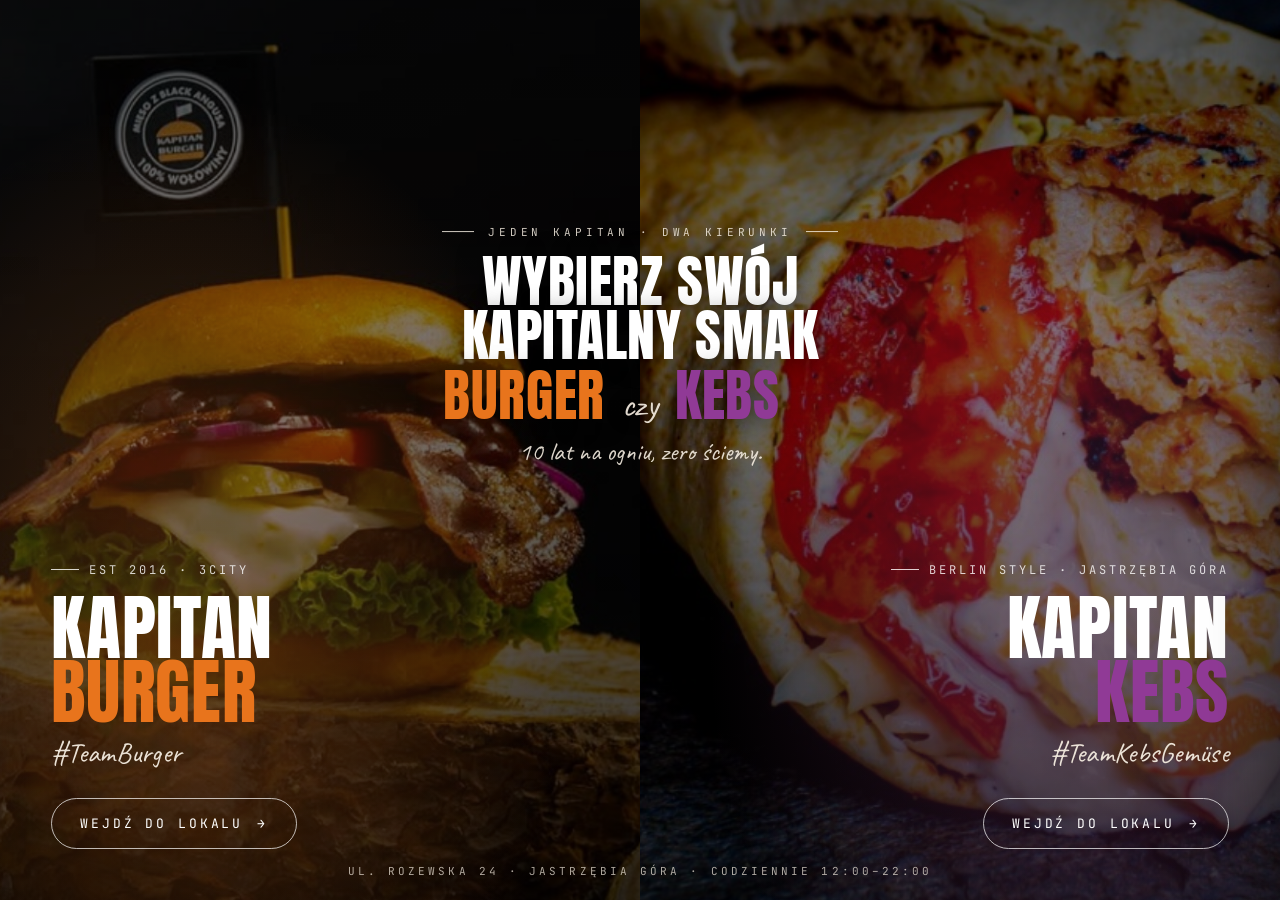
==== Kapitan web-handoff/project/index.html @ 741fc76d "Initial commit - Claude Design" ====
<!doctype html>
<html lang="pl">
<head>
  <meta charset="utf-8" />
  <meta name="viewport" content="width=device-width, initial-scale=1, viewport-fit=cover" />
  <title>Kapitan — Burger & Kebs · Jastrzębia Góra</title>
  <meta name="description" content="Kapitan Burger i Kapitan Kebs — dwa kierunki smaku, jedna marka. Street food w Jastrzębiej Górze, prosto z foodtrucka. Wybierz Burger albo Kebs." />
  <link rel="preconnect" href="https://fonts.googleapis.com" />
  <link rel="preconnect" href="https://fonts.gstatic.com" crossorigin />
  <link href="https://fonts.googleapis.com/css2?family=Anton&family=Caveat:wght@500;700&family=Inter:wght@300;400;500;600;700&family=JetBrains+Mono:wght@400;500&display=swap" rel="stylesheet" />
  <link rel="stylesheet" href="styles.css" />
</head>
<body>

  <!-- ============================================
       LANDING — split-screen choice
       ============================================ -->
  <section id="landing" class="page page--landing is-active">
    <div class="landing">
      <div class="landing__split">
        <a class="half half--burger" href="#burger" aria-label="Wejdź do Kapitan Burger">
          <div class="half__photo"></div>
          <div class="half__content">
            <span class="half__tag">EST 2016 · 3city</span>
            <h2 class="half__name">Kapitan<br><span class="accent">Burger</span></h2>
            <div class="half__hash">#TeamBurger</div>
            <span class="half__cta">
              Wejdź do lokalu <span class="arrow">→</span>
            </span>
          </div>
        </a>
        <a class="half half--kebs" href="#kebs" aria-label="Wejdź do Kapitan Kebs">
          <div class="half__photo"></div>
          <div class="half__content">
            <span class="half__tag">Berlin Style · Jastrzębia Góra</span>
            <h2 class="half__name">Kapitan<br><span class="accent">Kebs</span></h2>
            <div class="half__hash">#TeamKebsGemüse</div>
            <span class="half__cta">
              Wejdź do lokalu <span class="arrow">→</span>
            </span>
          </div>
        </a>
      </div>

      <div class="landing__hero">
        <span class="kicker">Jeden Kapitan · Dwa kierunki</span>
        <h1 class="landing__h1">
          <span class="line line--top">Wybierz swój</span>
          <span class="line line--top">kapitalny smak</span>
          <span class="line line--choice">
            <span class="side side--burger"><span class="burger-word">Burger</span></span>
            <span class="side side--or"><span class="or">czy</span></span>
            <span class="side side--kebs"><span class="kebs-word">Kebs</span></span>
          </span>
        </h1>
        <div class="sub">10 lat na ogniu, zero ściemy.</div>
      </div>

      <div class="landing__foot">ul. Rozewska 24 · Jastrzębia Góra · codziennie 12:00–22:00</div>
    </div>
  </section>


  <!-- ============================================
       BURGER PAGE
       ============================================ -->
  <main id="burger" class="page page--burger burger" data-screen-label="Kapitan Burger" hidden>
    <header class="topbar">
      <a href="#landing" class="topbar__back" aria-label="Powrót do wyboru">
        <svg viewBox="0 0 24 24" fill="none" stroke="currentColor" stroke-width="1.6" stroke-linecap="round" stroke-linejoin="round">
          <path d="M15 6l-6 6 6 6"/>
        </svg>
        Wybór
      </a>
      <div class="topbar__logo topbar__logo--burger">
        <img src="assets/logo_kapitan_burger_light.png" alt="Kapitan Burger" />
      </div>
      <button class="topbar__menu" data-drawer-open>
        <span>Menu</span>
        <span class="bars"><span></span><span></span><span></span></span>
      </button>
    </header>

    <!-- HERO -->
    <section class="hero" data-screen-label="Burger · Hero">
      <div class="hero__photo"></div>
      <div class="hero__inner">
        <div>
          <span class="hero__kicker">100% wołowiny · Black Angus</span>
          <h1 class="hero__title">Soczyste<br>wołowe<br>z grilla<span class="small">— prosto od Kapitana</span></h1>
          <div class="hero__hash">#TeamBurger</div>
        </div>
        <div class="hero__meta">
          <p class="hero__lede">Maślane buły z lokalnej piekarni, mięso z Black Angus, autorski sos i żywy ogień. Streetfood, który robi robotę od 2016 roku.</p>
          <div class="hero__pills">
            <span class="pill accent">Grill na żywym ogniu</span>
            <span class="pill">Rzemieślnicze buły</span>
            <span class="pill">Dowóz · Odbiór · Pyszne.pl</span>
          </div>
        </div>
      </div>
      <div class="hero__scroll">Karta · Menu</div>
    </section>

    <!-- MENU -->
    <section class="section menu" id="burger-menu" data-screen-label="Burger · Menu">
      <div class="section__inner">
        <div class="section__head">
          <span class="section__num">01 / Karta</span>
          <h2 class="section__title">Karta <span class="acc">Kapitana</span></h2>
        </div>

        <div class="menu__categories" id="menu-mount"></div>
      </div>
    </section>

    <!-- DELIVERY -->
    <section class="section delivery" id="burger-dostawa" data-screen-label="Burger · Dostawa">
      <div class="section__inner">
        <div class="section__head">
          <span class="section__num">02 / Dostawa</span>
          <h2 class="section__title">Zamów<br>od Kapitana</h2>
        </div>
        <div id="delivery-mount" class="delivery__grid"></div>
      </div>
    </section>

    <!-- ABOUT -->
    <section class="section about" id="burger-about" data-screen-label="Burger · O marce">
      <div class="section__inner">
        <div class="section__head">
          <span class="section__num">03 / O marce</span>
          <h2 class="section__title">10 lat<br>na <span class="acc">ogniu</span></h2>
        </div>
        <div class="about__grid">
          <div>
            <p class="about__lede">Wbijajcie do Kapitana. W <span class="acc">Jastrzębiej Górze</span> karmimy Was już od bitej dekady. Nie jesteśmy zwykłą budką sezonową — jesteśmy rodzinnym teamem, dla którego street food to sposób na życie.</p>
            <div class="about__body">
              <p>Wpadaj do nas na legendarnego burgera albo kebsa. Zobaczysz, że po 10 latach wciąż mamy tę samą zajawkę na karmienie Was najlepiej nad Bałtykiem.</p>
            </div>
            <div class="about__stamp">Kapitan — <span class="acc">prawdziwy street food</span>, rzemieślnicza pasja.</div>
          </div>
          <ul class="about__pillars" id="about-mount"></ul>
        </div>
      </div>
    </section>

    <!-- CONTACT -->
    <section class="section contact" id="burger-kontakt" data-screen-label="Burger · Kontakt">
      <div class="section__inner">
        <div class="section__head">
          <span class="section__num">04 / Kontakt</span>
          <h2 class="section__title">Zacumuj<br>u Kapitana</h2>
        </div>
        <div class="contact__grid">
          <div class="contact-card" id="contact-mount-burger"></div>
          <div class="contact-card map-card">
            <iframe
              title="Mapa — Kapitan Burger, ul. Rozewska 24, Jastrzębia Góra"
              src="https://maps.google.com/maps?q=Rozewska%2024%20Jastrz%C4%99bia%20G%C3%B3ra&t=&z=15&ie=UTF8&iwloc=&output=embed"
              loading="lazy" referrerpolicy="no-referrer-when-downgrade"></iframe>
          </div>
        </div>
      </div>
    </section>

    <!-- FOODTRUCK -->
    <section class="section foodtruck" id="burger-foodtruck" data-screen-label="Burger · Foodtruck" style="padding:0;">
      <div class="foodtruck__grid">
        <div class="foodtruck__image">
          <span class="stamp">100% beef · Foodtruck Kapitana</span>
        </div>
        <div class="foodtruck__copy">
          <span class="section__num" style="margin-bottom:18px; display:block;">05 / Wynajmij foodtrucka</span>
          <h3>Kapitan wjeżdża na <span class="acc">Twoją imprezę</span></h3>
          <p>Event firmowy, urodziny, ślub, festiwal? Nasz food truck dowiezie najlepszy street food tam, gdzie dzieje się akcja. Działamy na terenie całego Trójmiasta i okolic.</p>
          <ul class="foodtruck__menu">
            <li>Klasyczne burgery</li>
            <li>Soczyste smashe</li>
            <li>Berlińskie kebaby</li>
          </ul>
          <a href="tel:+48732921503" class="foodtruck__cta">Zarezerwuj termin → +48 732 921 503</a>
        </div>
      </div>
    </section>

    <footer class="footer">
      <div class="footer__inner">
        <div class="footer__brand">Kapitan<span class="acc"> Burger</span></div>
        <div class="footer__meta">© Kapitan · Jastrzębia Góra · EST 2016</div>
        <div class="footer__socials">
          <a href="https://www.facebook.com/KapitanBurgerJG" target="_blank" rel="noopener" aria-label="Facebook">
            <svg width="16" height="16" viewBox="0 0 24 24" fill="currentColor"><path d="M13 21v-7h2.4l.4-3H13V9.2c0-.8.3-1.4 1.5-1.4H16V5.1C15.6 5 14.6 5 13.7 5c-2 0-3.4 1.2-3.4 3.5V11H8v3h2.3v7H13z"/></svg>
          </a>
          <a href="https://www.instagram.com/kapitanburger/" target="_blank" rel="noopener" aria-label="Instagram">
            <svg width="16" height="16" viewBox="0 0 24 24" fill="none" stroke="currentColor" stroke-width="1.6"><rect x="3" y="3" width="18" height="18" rx="5"/><circle cx="12" cy="12" r="4"/><circle cx="17.3" cy="6.7" r="1" fill="currentColor"/></svg>
          </a>
        </div>
      </div>
    </footer>
  </main>


  <!-- ============================================
       KEBS PAGE
       ============================================ -->
  <main id="kebs" class="page page--kebs kebs" data-screen-label="Kapitan Kebs" hidden>
    <header class="topbar">
      <a href="#landing" class="topbar__back" aria-label="Powrót do wyboru">
        <svg viewBox="0 0 24 24" fill="none" stroke="currentColor" stroke-width="1.6" stroke-linecap="round" stroke-linejoin="round">
          <path d="M15 6l-6 6 6 6"/>
        </svg>
        Wybór
      </a>
      <div class="topbar__logo topbar__logo--kebs">
        <img src="assets/logo_kapitan_kebs_light.png" alt="Kapitan Kebs" />
      </div>
      <button class="topbar__menu" data-drawer-open>
        <span>Menu</span>
        <span class="bars"><span></span><span></span><span></span></span>
      </button>
    </header>

    <section class="hero" data-screen-label="Kebs · Hero">
      <div class="hero__photo"></div>
      <div class="hero__inner">
        <div>
          <span class="hero__kicker">Berlin Style · Gemüse</span>
          <h1 class="hero__title">Berliński<br>kebs<br>z charakterem<span class="small">— prosto od Kapitana</span></h1>
          <div class="hero__hash">#TeamKebsGemüse</div>
        </div>
        <div class="hero__meta">
          <p class="hero__lede">Świeże warzywa, autorskie sosy i autentyczny smak, który robi robotę. Otwieramy nowy rozdział marki Kapitan — i robimy go po swojemu.</p>
          <div class="hero__pills">
            <span class="pill accent">Premiera — wkrótce</span>
            <span class="pill">Berlin Style</span>
            <span class="pill">Świeże warzywa</span>
          </div>
        </div>
      </div>
      <div class="hero__scroll">Karta · Menu</div>
    </section>

    <section class="section menu" id="kebs-menu" data-screen-label="Kebs · Menu">
      <div class="section__inner">
        <div class="section__head">
          <span class="section__num">01 / Karta</span>
          <h2 class="section__title">Karta<br><span class="acc">Kapitana</span></h2>
        </div>
        <div class="menu-placeholder">
          <span class="menu-placeholder__stamp">Soon · Wkrótce</span>
          <div class="menu-placeholder__ico">★</div>
          <h3>Menu Kapitan Kebs<br>dostępne już wkrótce</h3>
          <p>Pracujemy nad pełnym menu. Wpadnij ponownie już niedługo albo śledź nasze social media, żeby zobaczyć nowości jako pierwszy.</p>
        </div>
      </div>
    </section>

    <section class="section delivery" id="kebs-dostawa" data-screen-label="Kebs · Dostawa">
      <div class="section__inner">
        <div class="section__head">
          <span class="section__num">02 / Dostawa</span>
          <h2 class="section__title">Zamów<br>od Kapitana</h2>
        </div>
        <div id="delivery-mount-kebs" class="delivery__grid"></div>
      </div>
    </section>

    <section class="section about" id="kebs-about" data-screen-label="Kebs · O marce">
      <div class="section__inner">
        <div class="section__head">
          <span class="section__num">03 / O marce</span>
          <h2 class="section__title">10 lat<br>na <span class="acc">ogniu</span></h2>
        </div>
        <div class="about__grid">
          <div>
            <p class="about__lede">Wbijajcie do Kapitana. W <span class="acc">Jastrzębiej Górze</span> karmimy Was już od bitej dekady. Nie jesteśmy zwykłą budką sezonową — jesteśmy rodzinnym teamem, dla którego street food to sposób na życie.</p>
            <div class="about__body">
              <p>Wpadaj do nas na legendarnego burgera albo kebsa. Zobaczysz, że po 10 latach wciąż mamy tę samą zajawkę na karmienie Was najlepiej nad Bałtykiem.</p>
            </div>
            <div class="about__stamp">Kapitan — <span class="acc">prawdziwy street food</span>, rzemieślnicza pasja.</div>
          </div>
          <ul class="about__pillars" id="about-mount-kebs"></ul>
        </div>
      </div>
    </section>

    <section class="section contact" id="kebs-kontakt" data-screen-label="Kebs · Kontakt">
      <div class="section__inner">
        <div class="section__head">
          <span class="section__num">04 / Kontakt</span>
          <h2 class="section__title">Zacumuj<br>u Kapitana</h2>
        </div>
        <div class="contact__grid">
          <div class="contact-card" id="contact-mount-kebs"></div>
          <div class="contact-card map-card">
            <iframe
              title="Mapa — Kapitan Kebs, ul. Rozewska 24, Jastrzębia Góra"
              src="https://maps.google.com/maps?q=Rozewska%2024%20Jastrz%C4%99bia%20G%C3%B3ra&t=&z=15&ie=UTF8&iwloc=&output=embed"
              loading="lazy" referrerpolicy="no-referrer-when-downgrade"></iframe>
          </div>
        </div>
      </div>
    </section>

    <section class="section foodtruck" id="kebs-foodtruck" data-screen-label="Kebs · Foodtruck" style="padding:0;">
      <div class="foodtruck__grid">
        <div class="foodtruck__image">
          <span class="stamp">100% beef · Foodtruck Kapitana</span>
        </div>
        <div class="foodtruck__copy">
          <span class="section__num" style="margin-bottom:18px; display:block;">05 / Wynajmij foodtrucka</span>
          <h3>Kapitan wjeżdża na <span class="acc">Twoją imprezę</span></h3>
          <p>Event firmowy, urodziny, ślub, festiwal? Nasz food truck dowiezie najlepszy street food tam, gdzie dzieje się akcja. Działamy na terenie całego Trójmiasta i okolic.</p>
          <ul class="foodtruck__menu">
            <li>Klasyczne burgery</li>
            <li>Soczyste smashe</li>
            <li>Berlińskie kebaby</li>
          </ul>
          <a href="tel:+48732921503" class="foodtruck__cta">Zarezerwuj termin → +48 732 921 503</a>
        </div>
      </div>
    </section>

    <footer class="footer">
      <div class="footer__inner">
        <div class="footer__brand">Kapitan<span class="acc"> Kebs</span></div>
        <div class="footer__meta">© Kapitan · Jastrzębia Góra · EST 2016</div>
        <div class="footer__socials">
          <a href="https://www.facebook.com/KapitanBurgerJG" target="_blank" rel="noopener" aria-label="Facebook">
            <svg width="16" height="16" viewBox="0 0 24 24" fill="currentColor"><path d="M13 21v-7h2.4l.4-3H13V9.2c0-.8.3-1.4 1.5-1.4H16V5.1C15.6 5 14.6 5 13.7 5c-2 0-3.4 1.2-3.4 3.5V11H8v3h2.3v7H13z"/></svg>
          </a>
          <a href="https://www.instagram.com/kapitanburger/" target="_blank" rel="noopener" aria-label="Instagram">
            <svg width="16" height="16" viewBox="0 0 24 24" fill="none" stroke="currentColor" stroke-width="1.6"><rect x="3" y="3" width="18" height="18" rx="5"/><circle cx="12" cy="12" r="4"/><circle cx="17.3" cy="6.7" r="1" fill="currentColor"/></svg>
          </a>
        </div>
      </div>
    </footer>
  </main>


  <!-- ============================================
       DRAWER (shared)
       ============================================ -->
  <div class="drawer__scrim" data-drawer-close></div>
  <aside class="drawer" id="drawer" aria-hidden="true">
    <div class="drawer__head">
      <h3 id="drawer-title">Nawigacja</h3>
      <button class="drawer__close" data-drawer-close aria-label="Zamknij menu">
        <svg width="16" height="16" viewBox="0 0 24 24" fill="none" stroke="currentColor" stroke-width="1.6" stroke-linecap="round"><path d="M6 6l12 12M18 6L6 18"/></svg>
      </button>
    </div>
    <ul class="drawer__links" id="drawer-links"></ul>
    <div class="drawer__foot">
      <a href="tel:+48732921503" class="drawer__phone">
        <svg width="20" height="20" viewBox="0 0 24 24" fill="none" stroke="currentColor" stroke-width="1.6" stroke-linecap="round" stroke-linejoin="round"><path d="M22 16.92v3a2 2 0 0 1-2.18 2 19.86 19.86 0 0 1-8.63-3.07 19.5 19.5 0 0 1-6-6A19.86 19.86 0 0 1 2.12 4.18 2 2 0 0 1 4.11 2h3a2 2 0 0 1 2 1.72c.13 1 .37 1.96.72 2.88a2 2 0 0 1-.45 2.11L8.09 10.09a16 16 0 0 0 6 6l1.38-1.38a2 2 0 0 1 2.11-.45c.92.35 1.88.59 2.88.72A2 2 0 0 1 22 16.92z"/></svg>
        +48 732 921 503
      </a>
      <div class="drawer__socials">
        <a href="https://www.facebook.com/KapitanBurgerJG" target="_blank" rel="noopener" aria-label="Facebook">
          <svg width="16" height="16" viewBox="0 0 24 24" fill="currentColor"><path d="M13 21v-7h2.4l.4-3H13V9.2c0-.8.3-1.4 1.5-1.4H16V5.1C15.6 5 14.6 5 13.7 5c-2 0-3.4 1.2-3.4 3.5V11H8v3h2.3v7H13z"/></svg>
        </a>
        <a href="https://www.instagram.com/kapitanburger/" target="_blank" rel="noopener" aria-label="Instagram">
          <svg width="16" height="16" viewBox="0 0 24 24" fill="none" stroke="currentColor" stroke-width="1.6"><rect x="3" y="3" width="18" height="18" rx="5"/><circle cx="12" cy="12" r="4"/><circle cx="17.3" cy="6.7" r="1" fill="currentColor"/></svg>
        </a>
      </div>
      <a class="drawer__pyszne" href="#" target="_blank" rel="noopener">
        Zamów przez Pyszne.pl <span>→</span>
      </a>
    </div>
  </aside>

  <script src="data.js"></script>
  <script src="app.js"></script>
</body>
</html>
---- Kapitan web-handoff/project/styles.css ----
/* =========================================================
   KAPITAN — Burger & Kebs
   Shared design system
   ========================================================= */

:root {
  /* base */
  --graphite: #16110e;
  --graphite-2: #1f1916;
  --graphite-3: #2a221d;
  --cream: #f4ece0;
  --cream-2: #ebe1d1;
  --off-white: #fbf8f2;
  --ink: #0b0807;

  /* burger accents */
  --orange: #e8741c;
  --orange-2: #ff8a2b;
  --orange-deep: #b9560e;

  /* kebs accents (matched to logo purple) */
  --plum: #7c3482;
  --plum-2: #903a96;
  --plum-deep: #5a2660;

  /* type */
  --f-display: "Anton", "Oswald", Impact, sans-serif;
  --f-script: "Caveat", "Comic Sans MS", cursive;
  --f-body: "Inter", system-ui, -apple-system, "Segoe UI", sans-serif;
  --f-mono: "JetBrains Mono", "Courier New", monospace;
}

* { box-sizing: border-box; }
html, body { margin: 0; padding: 0; }
body {
  font-family: var(--f-body);
  background: var(--graphite);
  color: var(--cream);
  -webkit-font-smoothing: antialiased;
  text-rendering: optimizeLegibility;
}
img { max-width: 100%; display: block; }
a { color: inherit; text-decoration: none; }
button { font-family: inherit; cursor: pointer; }

/* page show/hide */
.page { display: none; min-height: 100vh; }
.page.is-active { display: block; }

/* =========================================================
   LANDING — split screen
   ========================================================= */
.landing {
  position: relative;
  height: 100vh;
  width: 100%;
  overflow: hidden;
  background: #000;
}
.landing__split {
  display: flex;
  height: 100%;
  width: 100%;
}
.half {
  position: relative;
  flex: 1 1 50%;
  height: 100%;
  overflow: hidden;
  cursor: pointer;
  transition: flex-basis .7s cubic-bezier(.7,.05,.2,1);
  isolation: isolate;
}
.half__photo {
  position: absolute; inset: 0;
  background-size: cover;
  background-position: center;
  transform: scale(1.05);
  transition: transform 1s cubic-bezier(.7,.05,.2,1), filter .7s ease;
  filter: brightness(.55) saturate(1.05);
}
.half--burger .half__photo {
  background-image: url("assets/burger_kapitan.jpg");
}
.half--kebs .half__photo {
  background-image: url("assets/kebab.jpg");
}
.half::before {
  content: "";
  position: absolute; inset: 0;
  background: linear-gradient(180deg, rgba(0,0,0,.45) 0%, rgba(0,0,0,.15) 35%, rgba(0,0,0,.7) 100%);
  z-index: 1;
}
.half--burger::after {
  content: "";
  position: absolute; inset: 0;
  background: radial-gradient(ellipse at 30% 70%, rgba(232,116,28,.28), transparent 60%);
  z-index: 1;
  mix-blend-mode: screen;
}
.half--kebs::after {
  content: "";
  position: absolute; inset: 0;
  background: radial-gradient(ellipse at 70% 70%, rgba(138,58,120,.32), transparent 60%);
  z-index: 1;
  mix-blend-mode: screen;
}
.half__content {
  position: relative; z-index: 2;
  height: 100%;
  display: flex;
  flex-direction: column;
  justify-content: flex-end;
  padding: clamp(24px, 4vw, 64px);
  color: #fff;
}
.half--burger .half__content { align-items: flex-start; text-align: left; }
.half--kebs   .half__content { align-items: flex-end;   text-align: right; }
.half--kebs   .half__tag::before { display: none; }
.half--kebs   .half__tag::after { content: ""; display: inline-block; width: 28px; height: 1px; background: currentColor; }
.half--kebs   .half__tag { flex-direction: row-reverse; }
.half__tag {
  font-family: var(--f-mono);
  font-size: 12px;
  letter-spacing: .25em;
  text-transform: uppercase;
  opacity: .8;
  margin-bottom: 18px;
  display: inline-flex;
  align-items: center;
  gap: 10px;
}
.half__tag::before {
  content: "";
  display: inline-block;
  width: 28px; height: 1px;
  background: currentColor;
}
.half__name {
  font-family: var(--f-display);
  font-weight: 400;
  font-size: clamp(40px, 5.6vw, 92px);
  line-height: .9;
  letter-spacing: .01em;
  text-transform: uppercase;
  margin: 0 0 6px;
}
.half--burger .half__name .accent { color: var(--orange); }
.half--kebs .half__name .accent { color: var(--plum-2); }
.half__hash {
  font-family: var(--f-script);
  font-size: clamp(22px, 2.2vw, 32px);
  color: var(--cream);
  opacity: .95;
  margin: 4px 0 28px;
  letter-spacing: .01em;
}
.half__cta {
  display: inline-flex;
  align-items: center;
  gap: 14px;
  padding: 16px 28px;
  background: transparent;
  border: 1.5px solid rgba(255,255,255,.7);
  color: #fff;
  font-family: var(--f-mono);
  font-size: 13px;
  letter-spacing: .22em;
  text-transform: uppercase;
  border-radius: 999px;
  width: max-content;
  transition: background .3s ease, color .3s ease, border-color .3s ease, transform .3s ease;
}
.half__cta .arrow {
  display: inline-block;
  transition: transform .3s ease;
}
.half--burger .half__cta:hover {
  background: var(--orange);
  border-color: var(--orange);
  color: #1a0f06;
}
.half--kebs .half__cta:hover {
  background: var(--plum-2);
  border-color: var(--plum-2);
  color: #fff;
}
.half__cta:hover .arrow { transform: translateX(4px); }

/* hover expansion (desktop) */
@media (hover: hover) and (min-width: 901px) {
  .landing__split:hover .half { flex-basis: 40%; }
  .landing__split:hover .half:hover { flex-basis: 60%; }
  .half:hover .half__photo { transform: scale(1.12); filter: brightness(.7) saturate(1.1); }
  .half:hover .half__content { transform: translateY(-4px); }
  .half__content { transition: transform .5s ease; }
}

/* center hero overlay */
.landing__hero {
  position: absolute;
  left: 50%; top: 38%;
  transform: translate(-50%, -50%);
  z-index: 5;
  text-align: center;
  pointer-events: none;
  padding: 0 24px;
  width: min(92%, 820px);
}
.landing__hero .kicker {
  font-family: var(--f-mono);
  font-size: 11px;
  letter-spacing: .35em;
  text-transform: uppercase;
  color: var(--cream);
  opacity: .85;
  display: inline-flex;
  align-items: center;
  gap: 14px;
}
.landing__hero .kicker::before,
.landing__hero .kicker::after {
  content: "";
  display: inline-block;
  width: 32px; height: 1px;
  background: currentColor;
}
.landing__hero h1 {
  font-family: var(--f-display);
  font-weight: 400;
  font-size: clamp(30px, 4.4vw, 68px);
  line-height: .96;
  letter-spacing: .01em;
  text-transform: uppercase;
  margin: 16px 0 8px;
  color: #fff;
  text-shadow: 0 2px 24px rgba(0,0,0,.55);
  display: flex;
  flex-direction: column;
  align-items: stretch;
}
.landing__hero h1 .line { display: block; }
.landing__hero h1 .line--top { text-align: center; }
.landing__hero h1 .line--choice {
  display: grid;
  grid-template-columns: 1fr auto 1fr;
  align-items: baseline;
  column-gap: .3em;
  margin-top: .12em;
}
.landing__hero h1 .side--burger { text-align: right; }
.landing__hero h1 .side--kebs   { text-align: left; }
.landing__hero h1 .side--or     { display: flex; align-items: center; justify-content: center; }
.landing__hero h1 .or {
  display: inline-block;
  font-family: var(--f-script);
  font-size: .62em;
  color: var(--cream);
  font-weight: 400;
  text-transform: lowercase;
  transform: translateY(-.08em);
  opacity: .92;
}
.landing__hero .burger-word { color: var(--orange); }
.landing__hero .kebs-word { color: var(--plum-2); }
.landing__hero .sub {
  font-family: var(--f-script);
  font-size: clamp(20px, 2vw, 28px);
  color: var(--cream);
  margin-top: 10px;
  opacity: .9;
}

/* anchor stamp in center */
.landing__seal {
  position: absolute;
  left: 50%; top: 50%;
  transform: translate(-50%, calc(-50% + 0px));
  z-index: 4;
  width: clamp(90px, 9vw, 130px);
  height: clamp(90px, 9vw, 130px);
  border-radius: 50%;
  border: 1.5px solid rgba(255,255,255,.85);
  background: rgba(0,0,0,.4);
  backdrop-filter: blur(8px);
  display: none; /* hide on small screens to avoid clutter */
}

/* footer band on landing */
.landing__foot {
  position: absolute;
  bottom: 22px;
  left: 50%;
  transform: translateX(-50%);
  z-index: 6;
  font-family: var(--f-mono);
  font-size: 11px;
  letter-spacing: .28em;
  text-transform: uppercase;
  color: var(--cream);
  opacity: .7;
  white-space: nowrap;
}

/* tighter landing on shorter laptop heights */
@media (max-height: 760px) and (min-width: 901px) {
  .landing__hero { top: 30%; }
  .landing__hero h1 { font-size: clamp(26px, 3.6vw, 52px); }
  .half__name { font-size: clamp(36px, 4.4vw, 68px); }
  .half__hash { margin-bottom: 18px; }
}

@media (max-width: 900px) {
  .landing { height: auto; min-height: 100vh; }
  .landing__split { flex-direction: column; }
  .half { flex: 0 0 auto; height: 62vh; min-height: 460px; }
  .landing__hero {
    position: static;
    transform: none;
    background: var(--graphite);
    padding: 56px 24px 40px;
    width: 100%;
    order: -1;
  }
  .half__content { justify-content: flex-end; padding: 28px; align-items: flex-start !important; text-align: left !important; }
  .landing__foot { display: none; }
}

/* =========================================================
   PRODUCT PAGE — shared
   ========================================================= */
.topbar {
  position: fixed;
  top: 0; left: 0; right: 0;
  z-index: 50;
  display: flex;
  align-items: center;
  justify-content: space-between;
  padding: 14px clamp(16px, 3vw, 36px);
  background: rgba(22,17,14,.75);
  backdrop-filter: blur(14px);
  border-bottom: 1px solid rgba(255,255,255,.06);
  height: 68px;
}
.topbar__back {
  display: inline-flex;
  align-items: center;
  gap: 10px;
  padding: 8px 14px 8px 10px;
  background: transparent;
  border: 1px solid rgba(255,255,255,.18);
  border-radius: 999px;
  color: var(--cream);
  font-family: var(--f-mono);
  font-size: 11px;
  letter-spacing: .22em;
  text-transform: uppercase;
  transition: background .3s, border-color .3s;
}
.topbar__back:hover {
  background: rgba(255,255,255,.06);
  border-color: rgba(255,255,255,.4);
}
.topbar__back svg { width: 16px; height: 16px; }
.topbar__logo {
  position: absolute;
  left: 50%;
  top: 50%;
  transform: translate(-50%, -50%);
  height: 38px;
  display: flex;
  align-items: center;
}
.topbar__logo img { height: 100%; width: auto; }
.topbar__menu {
  display: inline-flex;
  align-items: center;
  gap: 12px;
  padding: 10px 18px;
  background: var(--cream);
  color: var(--ink);
  border: none;
  border-radius: 999px;
  font-family: var(--f-mono);
  font-size: 12px;
  letter-spacing: .25em;
  text-transform: uppercase;
  transition: background .3s, transform .2s;
}
.kebs .topbar__menu:hover { background: #f0c8e7; }
.burger .topbar__menu:hover { background: #ffd9b0; }
.topbar__menu .bars {
  display: inline-flex;
  flex-direction: column;
  gap: 3px;
}
.topbar__menu .bars span {
  display: block;
  width: 16px;
  height: 1.8px;
  background: var(--ink);
}

/* burger / kebs theme tints on topbar */
.page--burger .topbar { border-bottom-color: rgba(232,116,28,.18); }
.page--kebs .topbar { border-bottom-color: rgba(138,58,120,.22); }

/* drawer */
.drawer {
  position: fixed;
  top: 0; right: 0; bottom: 0;
  width: min(440px, 92vw);
  background: var(--graphite-2);
  z-index: 100;
  transform: translateX(105%);
  transition: transform .55s cubic-bezier(.7,.05,.2,1);
  display: flex;
  flex-direction: column;
  border-left: 1px solid rgba(255,255,255,.06);
  box-shadow: -30px 0 60px rgba(0,0,0,.4);
}
.drawer.is-open { transform: translateX(0); }
.drawer__scrim {
  position: fixed;
  inset: 0;
  background: rgba(0,0,0,.55);
  backdrop-filter: blur(2px);
  z-index: 99;
  opacity: 0;
  pointer-events: none;
  transition: opacity .4s ease;
}
.drawer__scrim.is-open { opacity: 1; pointer-events: auto; }
.drawer__head {
  display: flex;
  align-items: center;
  justify-content: space-between;
  padding: 22px 28px 18px;
  border-bottom: 1px solid rgba(255,255,255,.06);
}
.drawer__head h3 {
  font-family: var(--f-mono);
  font-size: 11px;
  letter-spacing: .3em;
  text-transform: uppercase;
  margin: 0;
  color: var(--cream);
  opacity: .65;
}
.drawer__close {
  width: 38px; height: 38px;
  background: transparent;
  border: 1px solid rgba(255,255,255,.18);
  border-radius: 50%;
  color: var(--cream);
  display: inline-flex; align-items: center; justify-content: center;
  transition: background .3s;
}
.drawer__close:hover { background: rgba(255,255,255,.08); }
.drawer__links {
  list-style: none;
  margin: 0;
  padding: 22px 28px;
  display: flex;
  flex-direction: column;
  gap: 2px;
  flex: 1 1 auto;
  overflow-y: auto;
}
.drawer__links a {
  display: flex;
  align-items: center;
  justify-content: space-between;
  padding: 14px 0;
  font-family: var(--f-display);
  font-size: 28px;
  letter-spacing: .02em;
  text-transform: uppercase;
  color: var(--cream);
  border-bottom: 1px solid rgba(255,255,255,.06);
  transition: color .25s, padding-left .25s;
}
.drawer__links a:hover { padding-left: 8px; }
.page--burger .drawer__links a:hover { color: var(--orange); }
.page--kebs .drawer__links a:hover { color: var(--plum-2); }
.drawer__links a .num {
  font-family: var(--f-mono);
  font-size: 10px;
  letter-spacing: .2em;
  opacity: .4;
}
.drawer__foot {
  padding: 22px 28px 28px;
  border-top: 1px solid rgba(255,255,255,.06);
  display: flex;
  flex-direction: column;
  gap: 14px;
}
.drawer__phone {
  font-family: var(--f-display);
  font-size: 24px;
  letter-spacing: .02em;
  color: var(--cream);
  display: inline-flex;
  align-items: center;
  gap: 10px;
}
.page--burger .drawer__phone { color: var(--orange-2); }
.page--kebs .drawer__phone { color: var(--plum-2); }
.drawer__socials {
  display: flex;
  gap: 10px;
  flex-wrap: wrap;
}
.drawer__socials a {
  width: 42px; height: 42px;
  border-radius: 50%;
  border: 1px solid rgba(255,255,255,.18);
  display: inline-flex; align-items: center; justify-content: center;
  color: var(--cream);
  transition: background .3s, color .3s, border-color .3s;
}
.drawer__socials a:hover {
  background: var(--cream);
  color: var(--ink);
  border-color: var(--cream);
}
.drawer__pyszne {
  margin-top: 4px;
  display: inline-flex;
  align-items: center;
  justify-content: space-between;
  padding: 12px 18px;
  background: rgba(255,255,255,.04);
  border: 1px solid rgba(255,255,255,.1);
  border-radius: 10px;
  font-family: var(--f-mono);
  font-size: 11px;
  letter-spacing: .22em;
  text-transform: uppercase;
  color: var(--cream);
}
.drawer__pyszne:hover { background: rgba(255,255,255,.08); }

/* =========================================================
   HERO (product)
   ========================================================= */
.hero {
  position: relative;
  height: 100vh;
  min-height: 640px;
  overflow: hidden;
  isolation: isolate;
}
.hero__photo {
  position: absolute; inset: 0;
  background-size: cover;
  background-position: center;
  transform: scale(1.05);
}
.hero__photo::after {
  content: "";
  position: absolute; inset: 0;
  background: linear-gradient(180deg, rgba(0,0,0,.4) 0%, rgba(0,0,0,.1) 35%, rgba(0,0,0,.85) 100%);
}
.page--burger .hero__photo { background-image: url("assets/burger_serowy.jpg"); }
.page--kebs .hero__photo { background-image: url("assets/kebab.jpg"); }

.hero__inner {
  position: relative;
  z-index: 2;
  height: 100%;
  max-width: 1320px;
  margin: 0 auto;
  padding: 120px clamp(20px, 4vw, 60px) 60px;
  display: grid;
  grid-template-columns: 1.2fr 1fr;
  align-items: end;
  gap: 40px;
}
.hero__kicker {
  font-family: var(--f-mono);
  font-size: 11px;
  letter-spacing: .35em;
  text-transform: uppercase;
  display: inline-flex;
  align-items: center;
  gap: 12px;
  opacity: .9;
}
.hero__kicker::before {
  content: "";
  width: 28px; height: 1px; background: currentColor;
  display: inline-block;
}
.page--burger .hero__kicker { color: var(--orange-2); }
.page--kebs .hero__kicker { color: var(--plum-2); }
.hero__title {
  font-family: var(--f-display);
  font-weight: 400;
  font-size: clamp(56px, 9vw, 144px);
  line-height: .88;
  text-transform: uppercase;
  margin: 14px 0 10px;
  color: #fff;
}
.hero__title .small {
  display: block;
  font-size: .42em;
  letter-spacing: .04em;
  opacity: .85;
}
.hero__hash {
  font-family: var(--f-script);
  font-size: clamp(24px, 2.4vw, 36px);
  color: var(--cream);
  display: inline-block;
  transform: rotate(-3deg);
  margin-top: 4px;
}
.page--burger .hero__hash { color: var(--orange-2); }
.page--kebs .hero__hash { color: var(--plum-2); }
.hero__meta {
  align-self: end;
  display: flex;
  flex-direction: column;
  gap: 14px;
  padding-bottom: 8px;
}
.hero__lede {
  font-size: 17px;
  line-height: 1.55;
  color: var(--cream);
  max-width: 420px;
  opacity: .9;
}
.hero__pills {
  display: flex;
  gap: 8px;
  flex-wrap: wrap;
  margin-top: 4px;
}
.pill {
  font-family: var(--f-mono);
  font-size: 11px;
  letter-spacing: .22em;
  text-transform: uppercase;
  padding: 8px 14px;
  border-radius: 999px;
  border: 1px solid rgba(255,255,255,.25);
  background: rgba(255,255,255,.04);
}
.page--burger .pill.accent { background: var(--orange); color: #1a0f06; border-color: var(--orange); }
.page--kebs .pill.accent { background: var(--plum); color: #fff; border-color: var(--plum); }
.hero__scroll {
  position: absolute;
  bottom: 30px;
  left: 50%;
  transform: translateX(-50%);
  z-index: 3;
  font-family: var(--f-mono);
  font-size: 10px;
  letter-spacing: .3em;
  text-transform: uppercase;
  opacity: .65;
  display: inline-flex;
  flex-direction: column;
  align-items: center;
  gap: 10px;
}
.hero__scroll::after {
  content: "";
  width: 1px; height: 28px;
  background: currentColor;
  display: inline-block;
  animation: scrollLine 1.8s ease-in-out infinite;
}
@keyframes scrollLine {
  0% { transform: scaleY(.3); transform-origin: top; }
  50% { transform: scaleY(1); transform-origin: top; }
  50.001% { transform: scaleY(1); transform-origin: bottom; }
  100% { transform: scaleY(.3); transform-origin: bottom; }
}

@media (max-width: 800px) {
  .hero__inner { grid-template-columns: 1fr; padding-top: 110px; }
  .hero__meta { padding-bottom: 60px; }
}

/* =========================================================
   SECTIONS
   ========================================================= */
.section {
  position: relative;
  padding: clamp(72px, 9vw, 140px) clamp(20px, 4vw, 60px);
}
.section__inner {
  max-width: 1320px;
  margin: 0 auto;
}
.section__head {
  display: grid;
  grid-template-columns: auto 1fr;
  gap: clamp(20px, 4vw, 60px);
  align-items: end;
  margin-bottom: clamp(40px, 5vw, 72px);
}
.section__num {
  font-family: var(--f-mono);
  font-size: 12px;
  letter-spacing: .3em;
  text-transform: uppercase;
  opacity: .6;
  white-space: nowrap;
}
.section__title {
  font-family: var(--f-display);
  font-weight: 400;
  font-size: clamp(42px, 6vw, 92px);
  line-height: .92;
  text-transform: uppercase;
  margin: 0;
  color: var(--cream);
}
.page--burger .section__title .acc { color: var(--orange); }
.page--kebs .section__title .acc { color: var(--plum-2); }
.section--cream {
  background: var(--cream);
  color: var(--ink);
}
.section--cream .section__title { color: var(--ink); }
.section--cream .section__num { color: rgba(0,0,0,.55); }

/* =========================================================
   MENU
   ========================================================= */
.menu {
  background: var(--graphite-2);
}
.menu__categories {
  display: grid;
  grid-template-columns: 1fr 1fr;
  gap: clamp(36px, 5vw, 80px) clamp(24px, 4vw, 60px);
}
@media (max-width: 800px) {
  .menu__categories { grid-template-columns: 1fr; }
}
.menu-cat__head {
  display: flex;
  align-items: baseline;
  justify-content: space-between;
  border-bottom: 1px solid rgba(255,255,255,.12);
  padding-bottom: 14px;
  margin-bottom: 22px;
  gap: 10px;
}
.menu-cat__title {
  font-family: var(--f-display);
  font-weight: 400;
  font-size: 32px;
  letter-spacing: .02em;
  text-transform: uppercase;
  margin: 0;
}
.page--burger .menu-cat__title { color: var(--orange); }
.menu-cat__tag {
  font-family: var(--f-mono);
  font-size: 10px;
  letter-spacing: .25em;
  text-transform: uppercase;
  opacity: .55;
}
.menu-list {
  list-style: none;
  margin: 0; padding: 0;
  display: flex;
  flex-direction: column;
  gap: 22px;
}
.menu-item {
  display: grid;
  grid-template-columns: 1fr auto;
  column-gap: 16px;
  row-gap: 6px;
  align-items: baseline;
  padding-bottom: 18px;
  border-bottom: 1px dashed rgba(255,255,255,.08);
}
.menu-item:last-child { border-bottom: none; }
.menu-item__name {
  font-family: var(--f-display);
  font-weight: 400;
  font-size: 22px;
  letter-spacing: .03em;
  text-transform: uppercase;
  color: var(--cream);
}
.menu-item__price {
  font-family: var(--f-mono);
  font-size: 14px;
  letter-spacing: .08em;
  white-space: nowrap;
  color: var(--cream);
}
.page--burger .menu-item__price { color: var(--orange-2); }
.menu-item__desc {
  grid-column: 1 / -1;
  font-size: 14.5px;
  line-height: 1.5;
  color: rgba(244,236,224,.65);
}
.menu-item--simple { grid-template-columns: 1fr auto; }
.menu-item--simple .menu-item__name { font-size: 17px; }

/* compact list for non-burgers */
.menu-cat--compact .menu-item { padding-bottom: 12px; }
.menu-cat--compact .menu-item__name { font-size: 17px; letter-spacing: .04em; }
.menu-cat--compact .menu-list { gap: 14px; }

/* placeholder (kebs) */
.menu-placeholder {
  border: 1.5px dashed rgba(255,255,255,.2);
  padding: clamp(48px, 6vw, 80px);
  text-align: center;
  border-radius: 6px;
  position: relative;
}
.menu-placeholder__stamp {
  position: absolute;
  top: 22px; right: 22px;
  font-family: var(--f-mono);
  font-size: 10px;
  letter-spacing: .25em;
  padding: 6px 12px;
  border: 1px solid rgba(156,58,147,.55);
  color: var(--plum-2);
  border-radius: 999px;
  transform: rotate(4deg);
}
.menu-placeholder h3 {
  font-family: var(--f-display);
  font-weight: 400;
  font-size: clamp(36px, 5vw, 64px);
  line-height: .95;
  text-transform: uppercase;
  margin: 0 0 14px;
  color: var(--plum-2);
}
.menu-placeholder p {
  max-width: 540px;
  margin: 0 auto;
  font-size: 16px;
  line-height: 1.6;
  color: rgba(244,236,224,.75);
}
.menu-placeholder__ico {
  width: 56px; height: 56px;
  margin: 0 auto 20px;
  border-radius: 50%;
  border: 1px solid rgba(156,58,147,.55);
  display: flex; align-items: center; justify-content: center;
  font-family: var(--f-display);
  font-size: 28px;
  color: var(--plum-2);
}

/* =========================================================
   DELIVERY
   ========================================================= */
.delivery {
  background: var(--cream);
  color: var(--ink);
}
.delivery__grid {
  display: grid;
  grid-template-columns: repeat(3, 1fr);
  gap: 24px;
}
@media (max-width: 900px) { .delivery__grid { grid-template-columns: 1fr; } }
.del-card {
  background: var(--off-white);
  border: 1px solid rgba(0,0,0,.08);
  padding: 36px 30px;
  border-radius: 4px;
  display: flex;
  flex-direction: column;
  position: relative;
  overflow: hidden;
}
.del-card__num {
  position: absolute;
  top: 18px; right: 22px;
  font-family: var(--f-display);
  font-size: 56px;
  line-height: 1;
  color: rgba(0,0,0,.06);
}
.del-card__icon {
  width: 44px; height: 44px;
  border-radius: 50%;
  background: var(--graphite);
  color: var(--cream);
  display: flex; align-items: center; justify-content: center;
  margin-bottom: 20px;
}
.page--burger .del-card__icon { background: var(--orange); color: #1a0f06; }
.page--kebs .del-card__icon { background: var(--plum); color: #fff; }
.del-card h3 {
  font-family: var(--f-display);
  font-weight: 400;
  font-size: 28px;
  letter-spacing: .02em;
  text-transform: uppercase;
  margin: 0 0 12px;
}
.del-card p {
  font-size: 15px;
  line-height: 1.55;
  margin: 0 0 18px;
  color: rgba(0,0,0,.7);
}
.del-card__meta {
  list-style: none; padding: 0; margin: auto 0 0;
  display: flex; flex-direction: column; gap: 8px;
  font-family: var(--f-mono);
  font-size: 12.5px;
  letter-spacing: .04em;
  border-top: 1px dashed rgba(0,0,0,.15);
  padding-top: 16px;
}
.del-card__meta li {
  display: flex; justify-content: space-between; gap: 10px;
}
.del-card__meta b { font-weight: 700; }
.del-card__cta {
  margin-top: 14px;
  display: inline-flex;
  align-items: center;
  gap: 10px;
  padding: 12px 18px;
  background: var(--graphite);
  color: var(--cream);
  border-radius: 999px;
  font-family: var(--f-mono);
  font-size: 11px;
  letter-spacing: .22em;
  text-transform: uppercase;
  align-self: flex-start;
  transition: background .25s;
}
.del-card__cta:hover { background: var(--ink); }
.page--burger .del-card__cta { background: var(--orange); color: #1a0f06; }
.page--burger .del-card__cta:hover { background: var(--orange-deep); color: var(--cream); }
.page--kebs .del-card__cta { background: var(--plum); color: #fff; }
.page--kebs .del-card__cta:hover { background: var(--plum-deep); }
.del-card__lede {
  background: var(--graphite);
  color: var(--cream);
}
.del-card__lede h3 { color: #fff; }
.del-card__lede p { color: rgba(244,236,224,.78); }
.del-card__lede .del-card__num { color: rgba(255,255,255,.08); }
.del-card__lede .del-card__icon { background: var(--cream); color: var(--ink); }
.page--burger .del-card__lede .del-card__icon { background: var(--orange); color: #1a0f06; }
.page--kebs .del-card__lede .del-card__icon { background: var(--plum); color: #fff; }

/* =========================================================
   ABOUT
   ========================================================= */
.about {
  background: var(--graphite);
  color: var(--cream);
  position: relative;
  overflow: hidden;
}
.about__grid {
  display: grid;
  grid-template-columns: 1.1fr 1fr;
  gap: clamp(40px, 6vw, 90px);
  align-items: start;
}
@media (max-width: 900px) { .about__grid { grid-template-columns: 1fr; } }
.about__lede {
  font-family: var(--f-display);
  font-weight: 400;
  font-size: clamp(28px, 3vw, 42px);
  line-height: 1.05;
  letter-spacing: .01em;
  text-transform: uppercase;
  margin: 0 0 28px;
}
.page--burger .about__lede .acc { color: var(--orange); }
.page--kebs .about__lede .acc { color: var(--plum-2); }
.about__body p {
  font-size: 16px;
  line-height: 1.65;
  margin: 0 0 16px;
  color: rgba(244,236,224,.78);
}
.about__pillars {
  list-style: none;
  margin: 30px 0 0;
  padding: 0;
  display: grid;
  gap: 18px;
}
.about-pillar {
  display: grid;
  grid-template-columns: 56px 1fr;
  gap: 18px;
  align-items: start;
  padding: 18px 0;
  border-top: 1px solid rgba(255,255,255,.08);
}
.about-pillar:last-child { border-bottom: 1px solid rgba(255,255,255,.08); }
.about-pillar__ico {
  width: 48px; height: 48px;
  border-radius: 50%;
  border: 1px solid rgba(255,255,255,.18);
  display: flex; align-items: center; justify-content: center;
  font-family: var(--f-display);
  font-size: 18px;
  color: var(--cream);
}
.page--burger .about-pillar__ico { color: var(--orange-2); border-color: rgba(232,116,28,.4); }
.page--kebs .about-pillar__ico { color: var(--plum-2); border-color: rgba(156,58,147,.45); }
.about-pillar h4 {
  font-family: var(--f-display);
  font-weight: 400;
  font-size: 22px;
  letter-spacing: .02em;
  text-transform: uppercase;
  margin: 0 0 4px;
}
.about-pillar p {
  margin: 0;
  font-size: 14.5px;
  line-height: 1.55;
  color: rgba(244,236,224,.7);
}
.about__stamp {
  font-family: var(--f-display);
  font-size: clamp(28px, 3vw, 36px);
  line-height: 1;
  text-transform: uppercase;
  margin-top: 32px;
  letter-spacing: .02em;
}
.about__stamp .acc { font-family: var(--f-script); font-size: 1.1em; font-weight: 400; text-transform: none; }
.page--burger .about__stamp .acc { color: var(--orange-2); }
.page--kebs .about__stamp .acc { color: var(--plum-2); }

/* =========================================================
   CONTACT
   ========================================================= */
.contact {
  background: var(--cream);
  color: var(--ink);
}
.contact__grid {
  display: grid;
  grid-template-columns: 1fr 1fr;
  gap: 40px;
}
@media (max-width: 900px) { .contact__grid { grid-template-columns: 1fr; } }
.contact-card {
  background: var(--off-white);
  border: 1px solid rgba(0,0,0,.08);
  padding: clamp(28px, 4vw, 48px);
  border-radius: 4px;
}
.contact-card h3 {
  font-family: var(--f-display);
  font-weight: 400;
  font-size: 28px;
  letter-spacing: .02em;
  text-transform: uppercase;
  margin: 0 0 24px;
}
.contact__list {
  list-style: none; margin: 0; padding: 0;
  display: flex; flex-direction: column; gap: 18px;
}
.contact__list li {
  display: grid;
  grid-template-columns: 40px 1fr;
  gap: 14px;
  align-items: start;
}
.contact__list .lbl {
  font-family: var(--f-mono);
  font-size: 10px;
  letter-spacing: .25em;
  text-transform: uppercase;
  opacity: .6;
  display: block;
  margin-bottom: 4px;
}
.contact__list .val {
  font-family: var(--f-display);
  font-size: 22px;
  letter-spacing: .02em;
  color: var(--ink);
  text-transform: uppercase;
}
.contact__list .val a:hover { text-decoration: underline; }
.contact__list .ico {
  width: 36px; height: 36px;
  border-radius: 50%;
  background: var(--graphite);
  color: var(--cream);
  display: flex; align-items: center; justify-content: center;
}
.page--burger .contact__list .ico { background: var(--orange); color: #1a0f06; }
.page--kebs .contact__list .ico { background: var(--plum); color: #fff; }
.map-card {
  position: relative;
  padding: 0;
  overflow: hidden;
  min-height: 360px;
}
.map-card iframe {
  width: 100%; height: 100%;
  min-height: 360px;
  border: 0;
  filter: grayscale(.4) contrast(1.05);
}

/* =========================================================
   FOODTRUCK
   ========================================================= */
.foodtruck {
  background: var(--graphite);
  color: var(--cream);
  position: relative;
  overflow: hidden;
}
.foodtruck__grid {
  display: grid;
  grid-template-columns: 1fr 1fr;
  gap: 0;
  align-items: stretch;
}
@media (max-width: 900px) { .foodtruck__grid { grid-template-columns: 1fr; } }
.foodtruck__image {
  position: relative;
  min-height: 420px;
  background-image: url("assets/foodtruck.jpg");
  background-size: cover;
  background-position: center;
}
.foodtruck__image::after {
  content: "";
  position: absolute; inset: 0;
  background: linear-gradient(135deg, rgba(0,0,0,.2), rgba(0,0,0,.55));
}
.foodtruck__image .stamp {
  position: absolute;
  bottom: 24px; left: 24px;
  z-index: 2;
  font-family: var(--f-mono);
  font-size: 10px;
  letter-spacing: .25em;
  text-transform: uppercase;
  background: rgba(0,0,0,.6);
  padding: 8px 14px;
  border: 1px solid rgba(255,255,255,.2);
  border-radius: 999px;
}
.foodtruck__copy {
  padding: clamp(36px, 5vw, 72px);
  background: var(--graphite-2);
  display: flex; flex-direction: column; justify-content: center;
}
.foodtruck__copy h3 {
  font-family: var(--f-display);
  font-weight: 400;
  font-size: clamp(32px, 4vw, 56px);
  line-height: .95;
  letter-spacing: .01em;
  text-transform: uppercase;
  margin: 0 0 18px;
}
.page--burger .foodtruck__copy h3 .acc { color: var(--orange); }
.page--kebs .foodtruck__copy h3 .acc { color: var(--plum-2); }
.foodtruck__copy p {
  font-size: 16px;
  line-height: 1.6;
  color: rgba(244,236,224,.78);
  margin: 0 0 14px;
}
.foodtruck__menu {
  list-style: none;
  margin: 22px 0 28px;
  padding: 0;
  display: flex;
  flex-direction: column;
  gap: 10px;
}
.foodtruck__menu li {
  font-family: var(--f-display);
  font-size: 20px;
  letter-spacing: .02em;
  text-transform: uppercase;
  display: flex;
  align-items: center;
  gap: 14px;
}
.foodtruck__menu li::before {
  content: "";
  width: 26px;
  height: 1.5px;
  background: currentColor;
  opacity: .6;
}
.page--burger .foodtruck__menu li:nth-child(1) { color: var(--orange-2); }
.foodtruck__cta {
  display: inline-flex;
  align-items: center;
  gap: 12px;
  padding: 16px 26px;
  background: var(--cream);
  color: var(--ink);
  border-radius: 999px;
  font-family: var(--f-mono);
  font-size: 12px;
  letter-spacing: .22em;
  text-transform: uppercase;
  align-self: flex-start;
  transition: background .25s;
}
.page--burger .foodtruck__cta { background: var(--orange); color: #1a0f06; }
.page--burger .foodtruck__cta:hover { background: var(--orange-2); }
.page--kebs .foodtruck__cta { background: var(--plum); color: #fff; }
.page--kebs .foodtruck__cta:hover { background: var(--plum-2); }

/* =========================================================
   FOOTER
   ========================================================= */
.footer {
  background: var(--ink);
  color: var(--cream);
  padding: 60px clamp(20px, 4vw, 60px) 30px;
}
.footer__inner {
  max-width: 1320px;
  margin: 0 auto;
  display: grid;
  grid-template-columns: 1fr auto auto;
  gap: 30px;
  align-items: center;
}
@media (max-width: 700px) { .footer__inner { grid-template-columns: 1fr; text-align: left; } }
.footer__brand {
  font-family: var(--f-display);
  font-size: 32px;
  letter-spacing: .02em;
  text-transform: uppercase;
}
.page--burger .footer__brand .acc { color: var(--orange); }
.page--kebs .footer__brand .acc { color: var(--plum-2); }
.footer__meta {
  font-family: var(--f-mono);
  font-size: 11px;
  letter-spacing: .2em;
  text-transform: uppercase;
  opacity: .6;
}
.footer__socials {
  display: flex; gap: 10px;
}
.footer__socials a {
  width: 40px; height: 40px;
  border: 1px solid rgba(255,255,255,.18);
  border-radius: 50%;
  display: inline-flex; align-items: center; justify-content: center;
  transition: background .25s, color .25s;
}
.footer__socials a:hover { background: var(--cream); color: var(--ink); }

/* =========================================================
   small reveal animation
   ========================================================= */
.reveal {
  opacity: 0;
  transform: translateY(24px);
  transition: opacity .8s ease, transform .8s cubic-bezier(.2,.7,.2,1);
}
.reveal.in {
  opacity: 1;
  transform: translateY(0);
}

/* logo placement on topbar — transparent PNGs, no background */
.topbar__logo--burger img { height: 42px; width: auto; }
.topbar__logo--kebs   img { height: 46px; width: auto; }
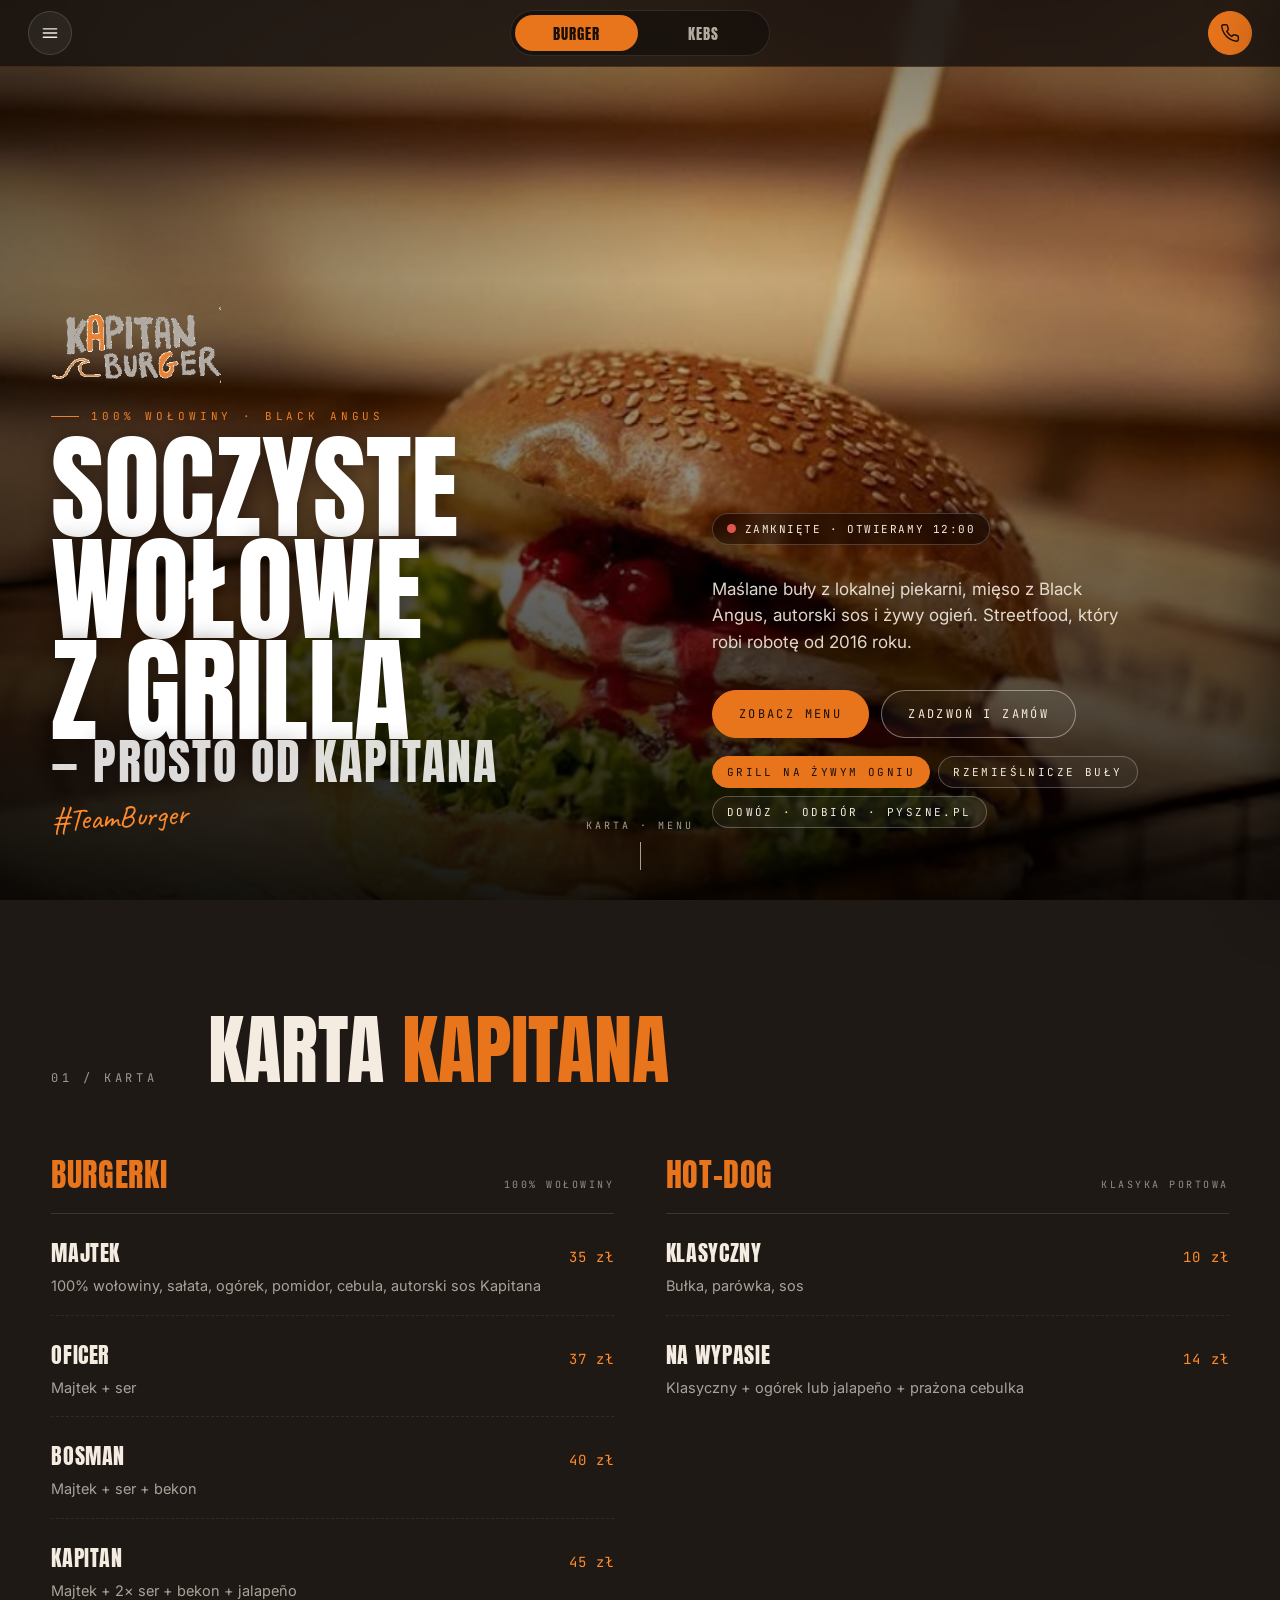
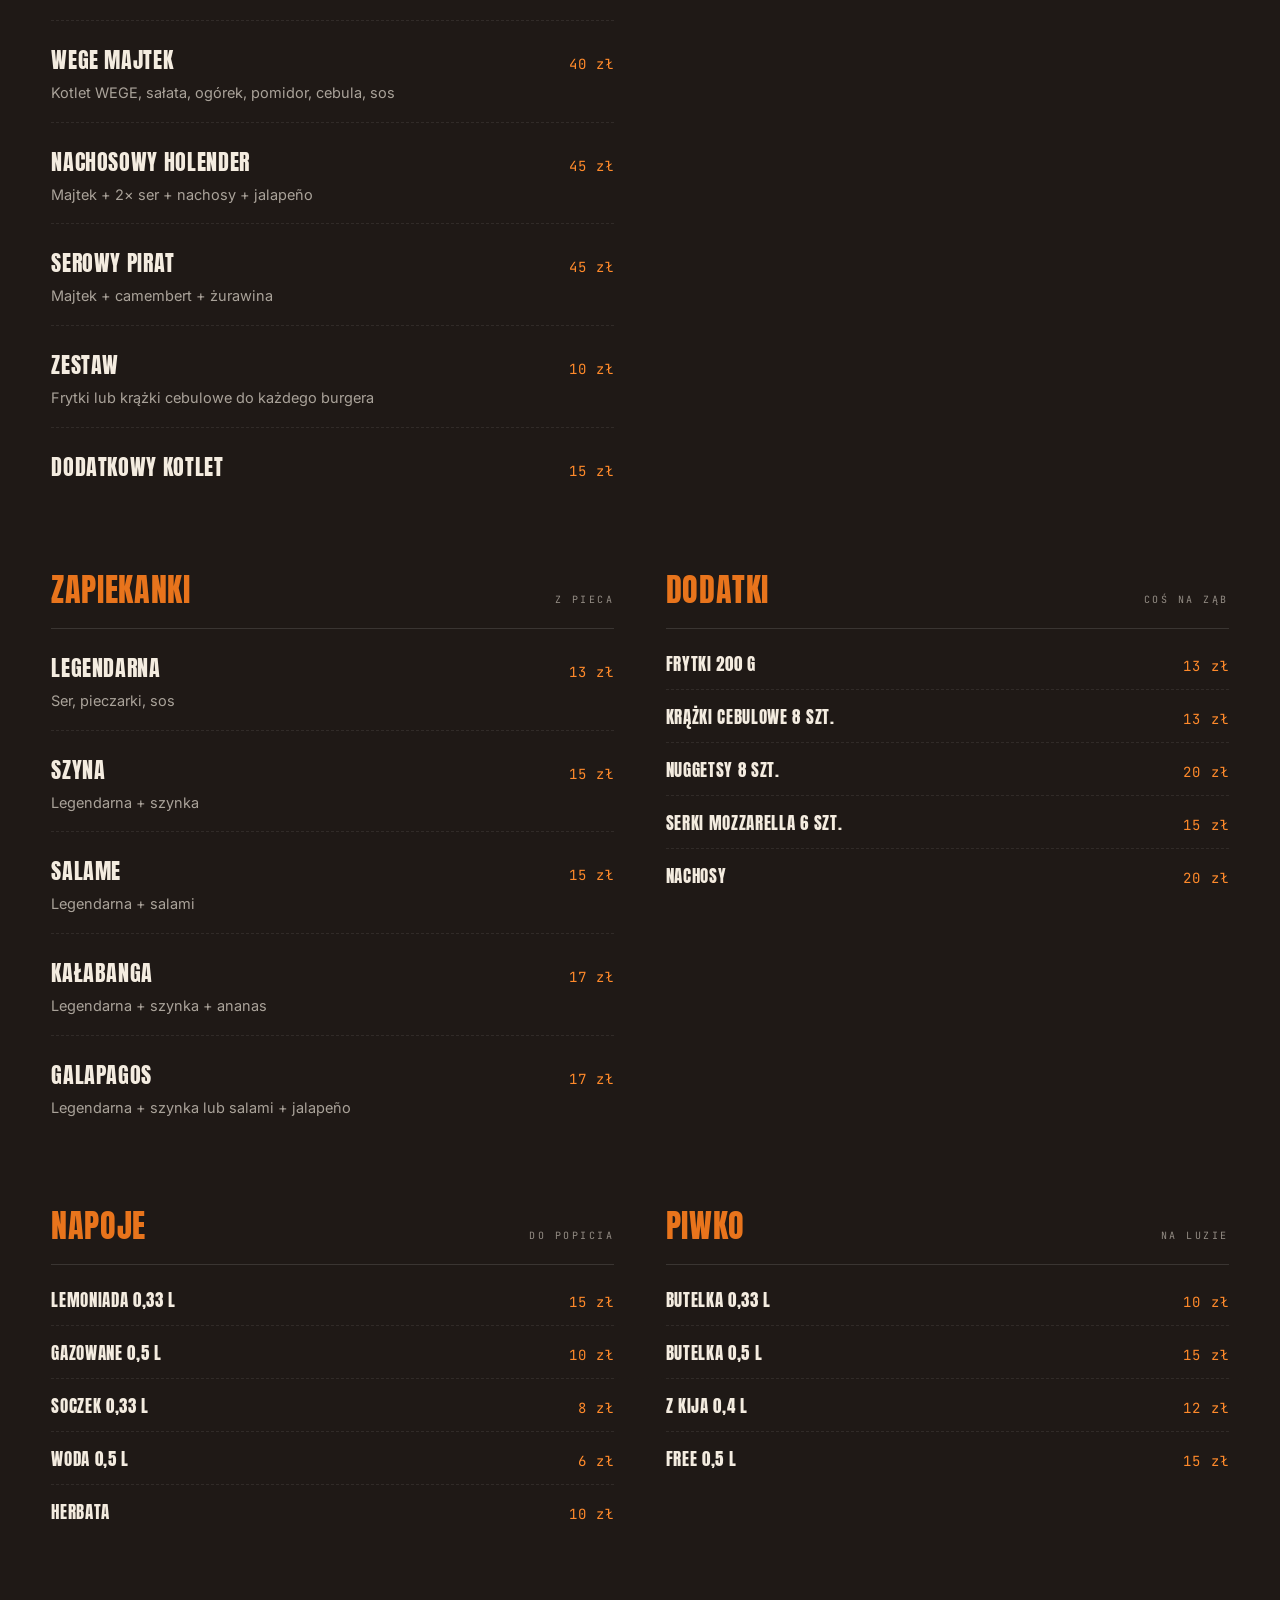
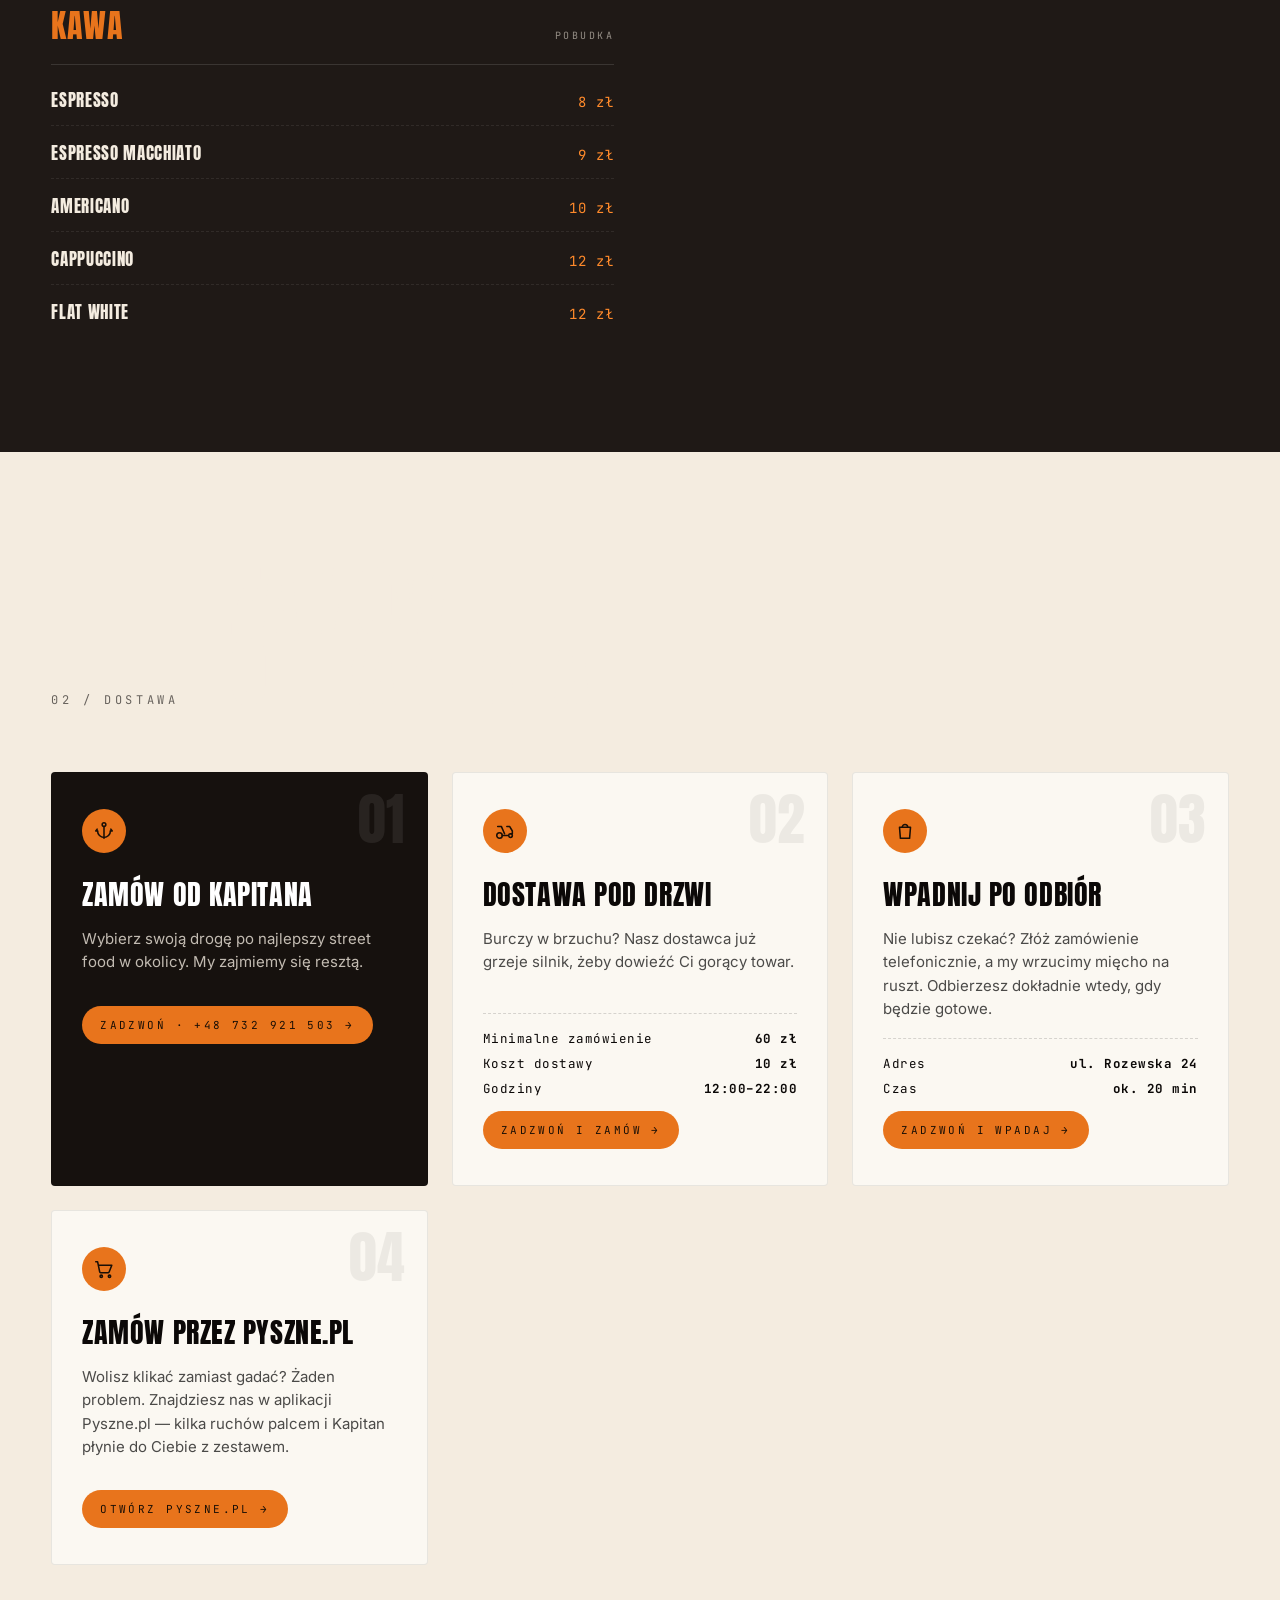
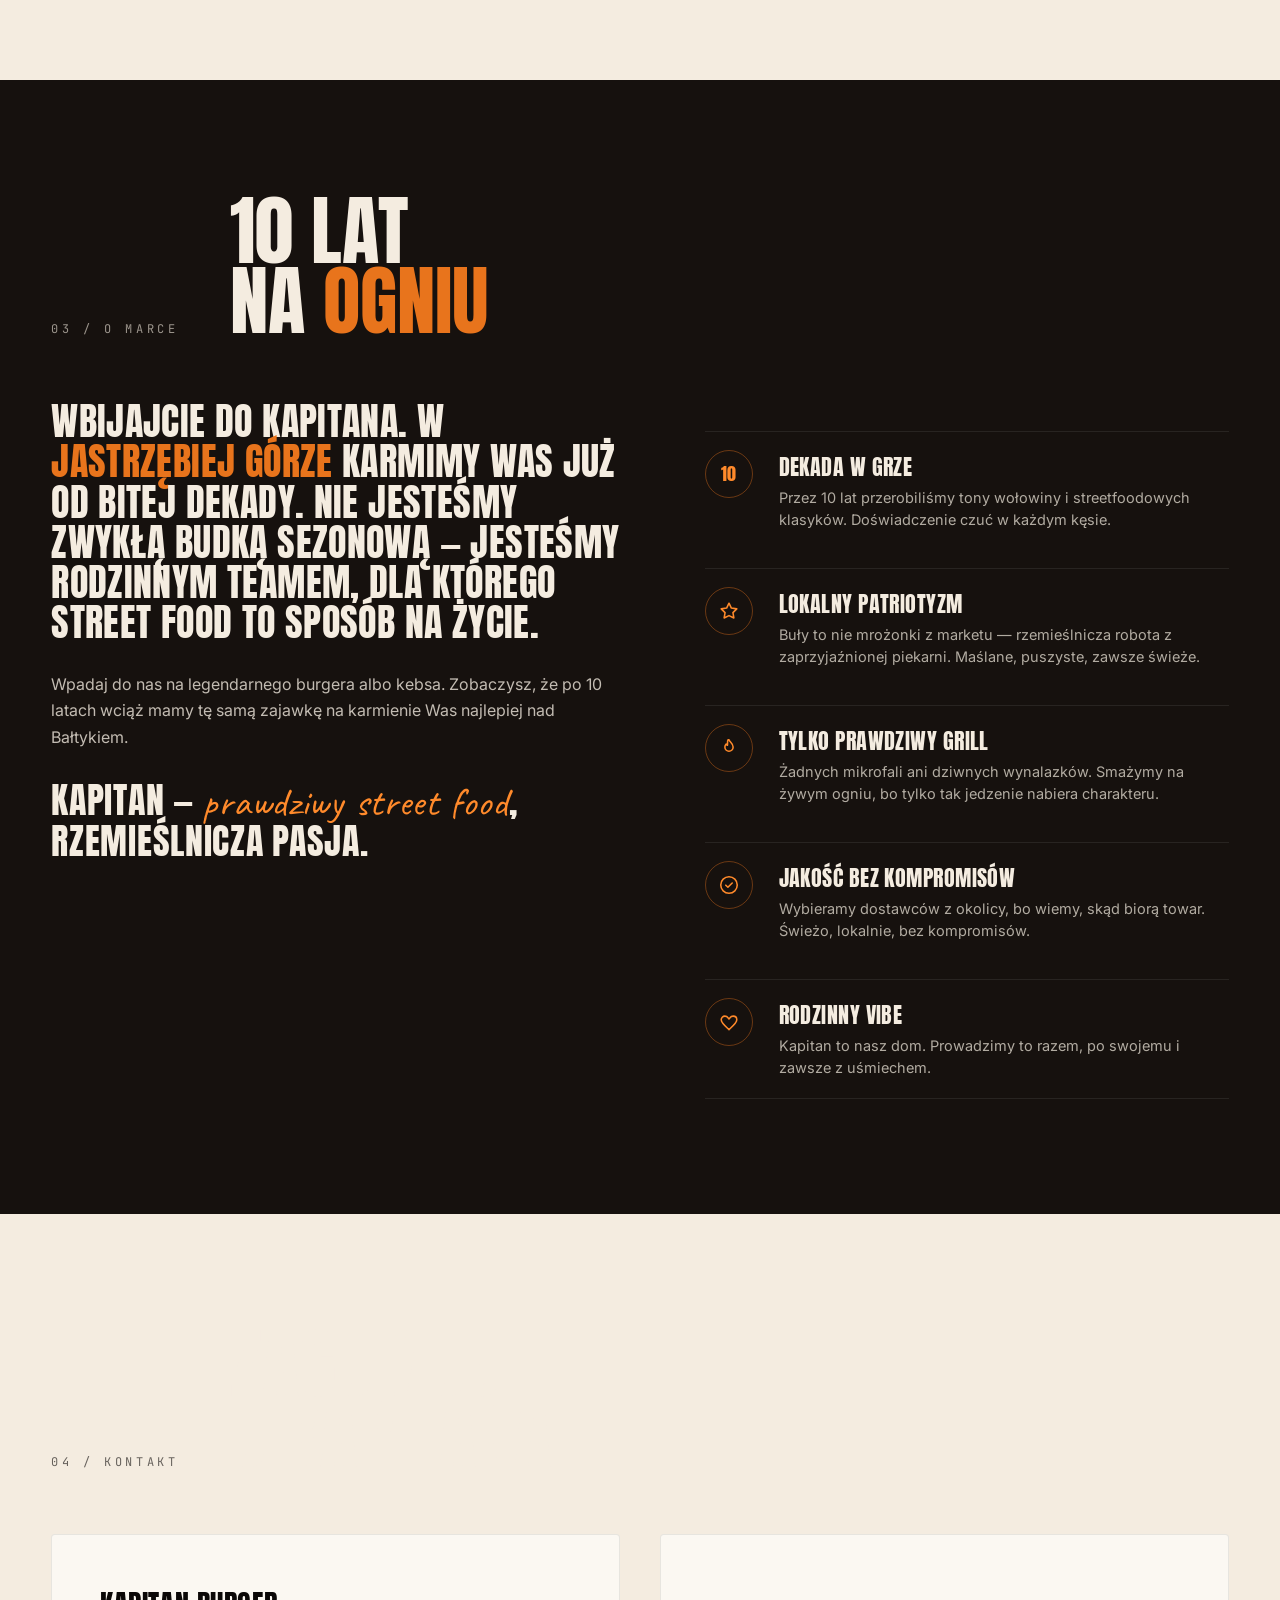
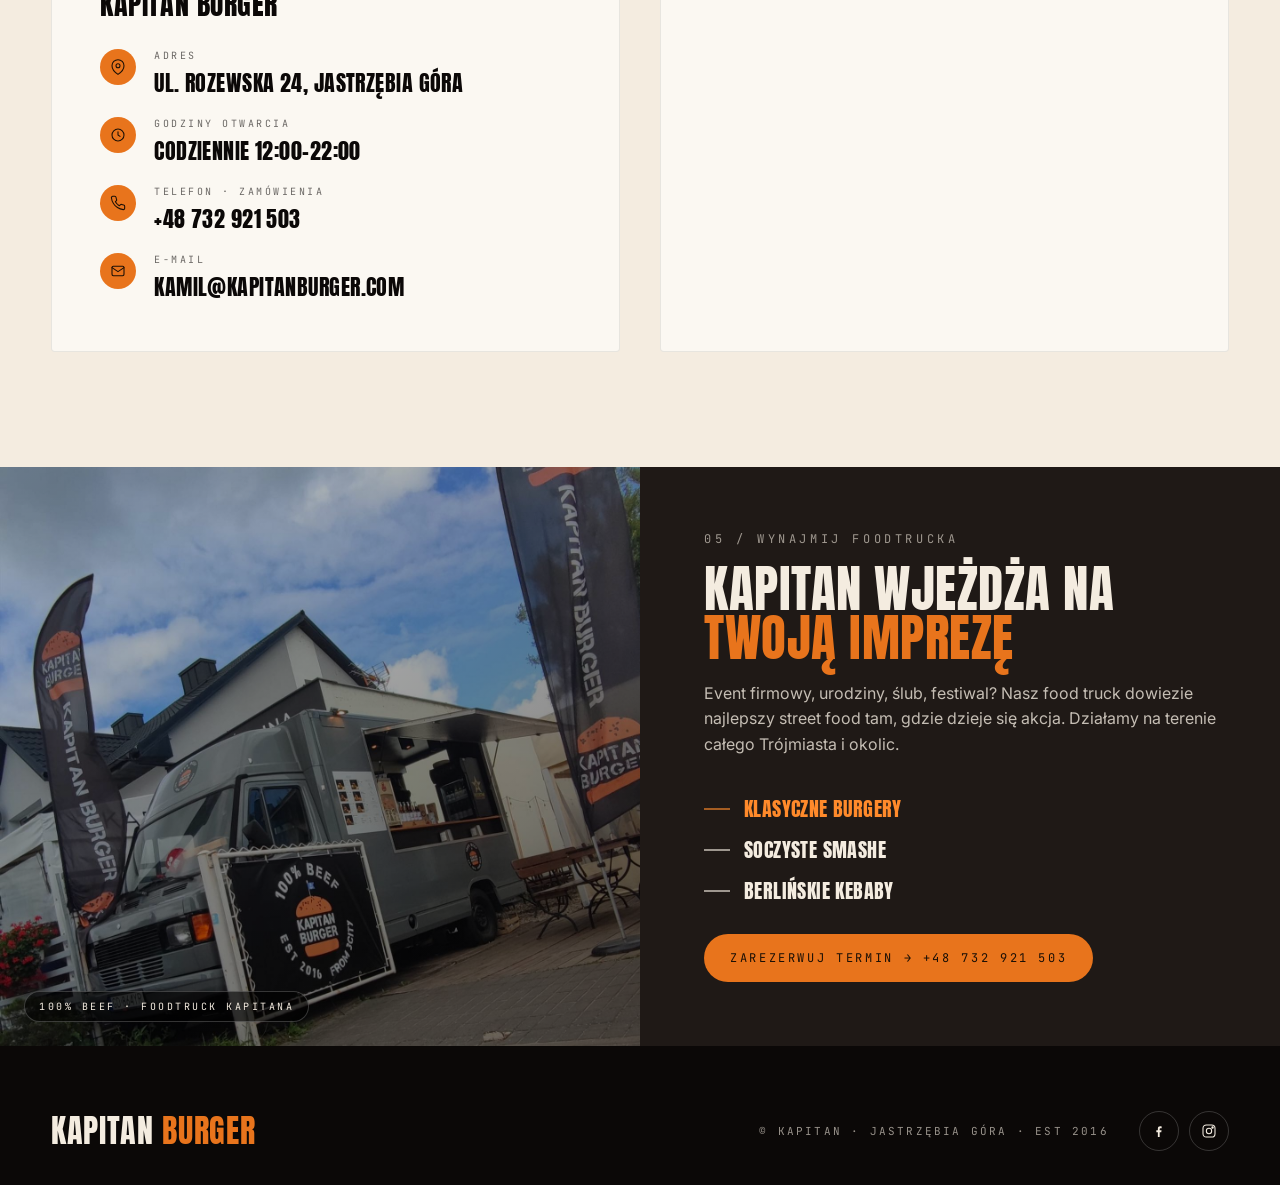
==== commit c569c0c0: "Mobile version update" ====
--- a/Kapitan web-handoff/project/index.html
+++ b/Kapitan web-handoff/project/index.html
@@ -5,80 +5,52 @@
   <meta name="viewport" content="width=device-width, initial-scale=1, viewport-fit=cover" />
   <title>Kapitan — Burger & Kebs · Jastrzębia Góra</title>
   <meta name="description" content="Kapitan Burger i Kapitan Kebs — dwa kierunki smaku, jedna marka. Street food w Jastrzębiej Górze, prosto z foodtrucka. Wybierz Burger albo Kebs." />
+  <meta name="theme-color" content="#16110e" />
+
+  <!-- preload the LCP hero image (default brand = Burger) -->
+  <link rel="preload" as="image" href="assets/burger_serowy.jpg" fetchpriority="high" />
+
+  <!-- favicons -->
+  <link rel="icon" type="image/png" href="assets/logo_kapitan_burger.png" />
+  <link rel="apple-touch-icon" href="assets/logo_kapitan_burger.png" />
+
+  <!-- Open Graph / Twitter share preview
+       NOTE: og:url and og:image should be made ABSOLUTE (https://yourdomain/…)
+       once the site is deployed, or Facebook/Twitter scrapers can't fetch them. -->
+  <meta property="og:type" content="website" />
+  <meta property="og:locale" content="pl_PL" />
+  <meta property="og:site_name" content="Kapitan Burger & Kebs" />
+  <meta property="og:title" content="Kapitan — Burger & Kebs · Jastrzębia Góra" />
+  <meta property="og:description" content="Dwa kierunki smaku, jedna marka. Street food prosto z foodtrucka w Jastrzębiej Górze. 10 lat na ogniu, zero ściemy." />
+  <meta property="og:image" content="assets/burger_serowy.jpg" />
+  <meta property="og:image:alt" content="Soczysty burger Kapitana z grilla" />
+  <meta name="twitter:card" content="summary_large_image" />
+  <meta name="twitter:title" content="Kapitan — Burger & Kebs · Jastrzębia Góra" />
+  <meta name="twitter:description" content="Dwa kierunki smaku, jedna marka. Street food prosto z foodtrucka w Jastrzębiej Górze." />
+  <meta name="twitter:image" content="assets/burger_serowy.jpg" />
+
   <link rel="preconnect" href="https://fonts.googleapis.com" />
   <link rel="preconnect" href="https://fonts.gstatic.com" crossorigin />
   <link href="https://fonts.googleapis.com/css2?family=Anton&family=Caveat:wght@500;700&family=Inter:wght@300;400;500;600;700&family=JetBrains+Mono:wght@400;500&display=swap" rel="stylesheet" />
   <link rel="stylesheet" href="styles.css" />
 </head>
-<body>
-
-  <!-- ============================================
-       LANDING — split-screen choice
-       ============================================ -->
-  <section id="landing" class="page page--landing is-active">
-    <div class="landing">
-      <div class="landing__split">
-        <a class="half half--burger" href="#burger" aria-label="Wejdź do Kapitan Burger">
-          <div class="half__photo"></div>
-          <div class="half__content">
-            <span class="half__tag">EST 2016 · 3city</span>
-            <h2 class="half__name">Kapitan<br><span class="accent">Burger</span></h2>
-            <div class="half__hash">#TeamBurger</div>
-            <span class="half__cta">
-              Wejdź do lokalu <span class="arrow">→</span>
-            </span>
-          </div>
-        </a>
-        <a class="half half--kebs" href="#kebs" aria-label="Wejdź do Kapitan Kebs">
-          <div class="half__photo"></div>
-          <div class="half__content">
-            <span class="half__tag">Berlin Style · Jastrzębia Góra</span>
-            <h2 class="half__name">Kapitan<br><span class="accent">Kebs</span></h2>
-            <div class="half__hash">#TeamKebsGemüse</div>
-            <span class="half__cta">
-              Wejdź do lokalu <span class="arrow">→</span>
-            </span>
-          </div>
-        </a>
-      </div>
-
-      <div class="landing__hero">
-        <span class="kicker">Jeden Kapitan · Dwa kierunki</span>
-        <h1 class="landing__h1">
-          <span class="line line--top">Wybierz swój</span>
-          <span class="line line--top">kapitalny smak</span>
-          <span class="line line--choice">
-            <span class="side side--burger"><span class="burger-word">Burger</span></span>
-            <span class="side side--or"><span class="or">czy</span></span>
-            <span class="side side--kebs"><span class="kebs-word">Kebs</span></span>
-          </span>
-        </h1>
-        <div class="sub">10 lat na ogniu, zero ściemy.</div>
-      </div>
-
-      <div class="landing__foot">ul. Rozewska 24 · Jastrzębia Góra · codziennie 12:00–22:00</div>
-    </div>
-  </section>
-
+<body data-brand="burger">
 
   <!-- ============================================
        BURGER PAGE
        ============================================ -->
-  <main id="burger" class="page page--burger burger" data-screen-label="Kapitan Burger" hidden>
+  <main id="burger" class="page page--burger burger is-active" data-screen-label="Kapitan Burger">
     <header class="topbar">
-      <a href="#landing" class="topbar__back" aria-label="Powrót do wyboru">
-        <svg viewBox="0 0 24 24" fill="none" stroke="currentColor" stroke-width="1.6" stroke-linecap="round" stroke-linejoin="round">
-          <path d="M15 6l-6 6 6 6"/>
-        </svg>
-        Wybór
+      <button class="iconbtn" data-drawer-open aria-label="Otwórz menu nawigacji">
+        <svg viewBox="0 0 24 24" fill="none" stroke="currentColor" stroke-width="1.7" stroke-linecap="round"><path d="M4 7h16M4 12h16M4 17h16"/></svg>
+      </button>
+      <nav class="brand-toggle" aria-label="Wybierz markę Kapitana">
+        <a href="#burger" class="brand-toggle__opt is-active">Burger</a>
+        <a href="#kebs" class="brand-toggle__opt">Kebs</a>
+      </nav>
+      <a href="tel:+48732921503" class="iconbtn iconbtn--call" aria-label="Zadzwoń do Kapitana">
+        <svg viewBox="0 0 24 24" fill="none" stroke="currentColor" stroke-width="1.7" stroke-linecap="round" stroke-linejoin="round"><path d="M22 16.92v3a2 2 0 0 1-2.18 2 19.86 19.86 0 0 1-8.63-3.07 19.5 19.5 0 0 1-6-6A19.86 19.86 0 0 1 2.12 4.18 2 2 0 0 1 4.11 2h3a2 2 0 0 1 2 1.72c.13 1 .37 1.96.72 2.88a2 2 0 0 1-.45 2.11L8.09 10.09a16 16 0 0 0 6 6l1.38-1.38a2 2 0 0 1 2.11-.45c.92.35 1.88.59 2.88.72A2 2 0 0 1 22 16.92z"/></svg>
       </a>
-      <div class="topbar__logo topbar__logo--burger">
-        <img src="assets/logo_kapitan_burger_light.png" alt="Kapitan Burger" />
-      </div>
-      <button class="topbar__menu" data-drawer-open>
-        <span>Menu</span>
-        <span class="bars"><span></span><span></span><span></span></span>
-      </button>
     </header>
 
     <!-- HERO -->
@@ -86,12 +58,18 @@
       <div class="hero__photo"></div>
       <div class="hero__inner">
         <div>
+          <img class="hero__logo" src="assets/logo_kapitan_burger_light.png" alt="Kapitan Burger" width="262" height="117" decoding="async" />
           <span class="hero__kicker">100% wołowiny · Black Angus</span>
           <h1 class="hero__title">Soczyste<br>wołowe<br>z grilla<span class="small">— prosto od Kapitana</span></h1>
           <div class="hero__hash">#TeamBurger</div>
         </div>
         <div class="hero__meta">
+          <div class="hero__status" data-status aria-live="polite"></div>
           <p class="hero__lede">Maślane buły z lokalnej piekarni, mięso z Black Angus, autorski sos i żywy ogień. Streetfood, który robi robotę od 2016 roku.</p>
+          <div class="hero__actions">
+            <a class="btn btn--accent" href="#burger-menu">Zobacz menu</a>
+            <a class="btn btn--ghost" href="tel:+48732921503">Zadzwoń i zamów</a>
+          </div>
           <div class="hero__pills">
             <span class="pill accent">Grill na żywym ogniu</span>
             <span class="pill">Rzemieślnicze buły</span>
@@ -206,31 +184,34 @@
        ============================================ -->
   <main id="kebs" class="page page--kebs kebs" data-screen-label="Kapitan Kebs" hidden>
     <header class="topbar">
-      <a href="#landing" class="topbar__back" aria-label="Powrót do wyboru">
-        <svg viewBox="0 0 24 24" fill="none" stroke="currentColor" stroke-width="1.6" stroke-linecap="round" stroke-linejoin="round">
-          <path d="M15 6l-6 6 6 6"/>
-        </svg>
-        Wybór
+      <button class="iconbtn" data-drawer-open aria-label="Otwórz menu nawigacji">
+        <svg viewBox="0 0 24 24" fill="none" stroke="currentColor" stroke-width="1.7" stroke-linecap="round"><path d="M4 7h16M4 12h16M4 17h16"/></svg>
+      </button>
+      <nav class="brand-toggle" aria-label="Wybierz markę Kapitana">
+        <a href="#burger" class="brand-toggle__opt">Burger</a>
+        <a href="#kebs" class="brand-toggle__opt is-active">Kebs</a>
+      </nav>
+      <a href="tel:+48732921503" class="iconbtn iconbtn--call" aria-label="Zadzwoń do Kapitana">
+        <svg viewBox="0 0 24 24" fill="none" stroke="currentColor" stroke-width="1.7" stroke-linecap="round" stroke-linejoin="round"><path d="M22 16.92v3a2 2 0 0 1-2.18 2 19.86 19.86 0 0 1-8.63-3.07 19.5 19.5 0 0 1-6-6A19.86 19.86 0 0 1 2.12 4.18 2 2 0 0 1 4.11 2h3a2 2 0 0 1 2 1.72c.13 1 .37 1.96.72 2.88a2 2 0 0 1-.45 2.11L8.09 10.09a16 16 0 0 0 6 6l1.38-1.38a2 2 0 0 1 2.11-.45c.92.35 1.88.59 2.88.72A2 2 0 0 1 22 16.92z"/></svg>
       </a>
-      <div class="topbar__logo topbar__logo--kebs">
-        <img src="assets/logo_kapitan_kebs_light.png" alt="Kapitan Kebs" />
-      </div>
-      <button class="topbar__menu" data-drawer-open>
-        <span>Menu</span>
-        <span class="bars"><span></span><span></span><span></span></span>
-      </button>
     </header>
 
     <section class="hero" data-screen-label="Kebs · Hero">
       <div class="hero__photo"></div>
       <div class="hero__inner">
         <div>
+          <img class="hero__logo" src="assets/logo_kapitan_kebs_light.png" alt="Kapitan Kebs" width="1448" height="1086" decoding="async" />
           <span class="hero__kicker">Berlin Style · Gemüse</span>
           <h1 class="hero__title">Berliński<br>kebs<br>z charakterem<span class="small">— prosto od Kapitana</span></h1>
           <div class="hero__hash">#TeamKebsGemüse</div>
         </div>
         <div class="hero__meta">
+          <div class="hero__status" data-status aria-live="polite"></div>
           <p class="hero__lede">Świeże warzywa, autorskie sosy i autentyczny smak, który robi robotę. Otwieramy nowy rozdział marki Kapitan — i robimy go po swojemu.</p>
+          <div class="hero__actions">
+            <a class="btn btn--accent" href="#kebs-dostawa">Jak zamówić</a>
+            <a class="btn btn--ghost" href="tel:+48732921503">Zadzwoń</a>
+          </div>
           <div class="hero__pills">
             <span class="pill accent">Premiera — wkrótce</span>
             <span class="pill">Berlin Style</span>
@@ -338,6 +319,17 @@
     </footer>
   </main>
 
+
+  <!-- ============================================
+       MOBILE STICKY CALL BAR (shared)
+       ============================================ -->
+  <a class="callbar" href="tel:+48732921503" aria-label="Zadzwoń i zamów: +48 732 921 503">
+    <span class="callbar__ico">
+      <svg viewBox="0 0 24 24" fill="none" stroke="currentColor" stroke-width="1.7" stroke-linecap="round" stroke-linejoin="round"><path d="M22 16.92v3a2 2 0 0 1-2.18 2 19.86 19.86 0 0 1-8.63-3.07 19.5 19.5 0 0 1-6-6A19.86 19.86 0 0 1 2.12 4.18 2 2 0 0 1 4.11 2h3a2 2 0 0 1 2 1.72c.13 1 .37 1.96.72 2.88a2 2 0 0 1-.45 2.11L8.09 10.09a16 16 0 0 0 6 6l1.38-1.38a2 2 0 0 1 2.11-.45c.92.35 1.88.59 2.88.72A2 2 0 0 1 22 16.92z"/></svg>
+    </span>
+    <span class="callbar__txt">Zadzwoń i zamów</span>
+    <span class="callbar__num">+48 732 921 503</span>
+  </a>
 
   <!-- ============================================
        DRAWER (shared)
--- a/Kapitan web-handoff/project/styles.css
+++ b/Kapitan web-handoff/project/styles.css
@@ -28,16 +28,35 @@
   --f-script: "Caveat", "Comic Sans MS", cursive;
   --f-body: "Inter", system-ui, -apple-system, "Segoe UI", sans-serif;
   --f-mono: "JetBrains Mono", "Courier New", monospace;
+
+  /* fixed chrome height */
+  --topbar-h: 64px;
+}
+
+/* brand-level accent tokens — drive shared components (toggle, call bar, drawer) */
+body[data-brand="burger"] {
+  --accent: var(--orange);
+  --accent-2: var(--orange-2);
+  --accent-deep: var(--orange-deep);
+  --accent-ink: #1a0f06;
+}
+body[data-brand="kebs"] {
+  --accent: var(--plum);
+  --accent-2: var(--plum-2);
+  --accent-deep: var(--plum-deep);
+  --accent-ink: #ffffff;
 }
 
 * { box-sizing: border-box; }
 html, body { margin: 0; padding: 0; }
+html { scroll-padding-top: calc(var(--topbar-h) + 12px); }
 body {
   font-family: var(--f-body);
   background: var(--graphite);
   color: var(--cream);
   -webkit-font-smoothing: antialiased;
   text-rendering: optimizeLegibility;
+  overflow-x: hidden;
 }
 img { max-width: 100%; display: block; }
 a { color: inherit; text-decoration: none; }
@@ -46,285 +65,6 @@
 /* page show/hide */
 .page { display: none; min-height: 100vh; }
 .page.is-active { display: block; }
-
-/* =========================================================
-   LANDING — split screen
-   ========================================================= */
-.landing {
-  position: relative;
-  height: 100vh;
-  width: 100%;
-  overflow: hidden;
-  background: #000;
-}
-.landing__split {
-  display: flex;
-  height: 100%;
-  width: 100%;
-}
-.half {
-  position: relative;
-  flex: 1 1 50%;
-  height: 100%;
-  overflow: hidden;
-  cursor: pointer;
-  transition: flex-basis .7s cubic-bezier(.7,.05,.2,1);
-  isolation: isolate;
-}
-.half__photo {
-  position: absolute; inset: 0;
-  background-size: cover;
-  background-position: center;
-  transform: scale(1.05);
-  transition: transform 1s cubic-bezier(.7,.05,.2,1), filter .7s ease;
-  filter: brightness(.55) saturate(1.05);
-}
-.half--burger .half__photo {
-  background-image: url("assets/burger_kapitan.jpg");
-}
-.half--kebs .half__photo {
-  background-image: url("assets/kebab.jpg");
-}
-.half::before {
-  content: "";
-  position: absolute; inset: 0;
-  background: linear-gradient(180deg, rgba(0,0,0,.45) 0%, rgba(0,0,0,.15) 35%, rgba(0,0,0,.7) 100%);
-  z-index: 1;
-}
-.half--burger::after {
-  content: "";
-  position: absolute; inset: 0;
-  background: radial-gradient(ellipse at 30% 70%, rgba(232,116,28,.28), transparent 60%);
-  z-index: 1;
-  mix-blend-mode: screen;
-}
-.half--kebs::after {
-  content: "";
-  position: absolute; inset: 0;
-  background: radial-gradient(ellipse at 70% 70%, rgba(138,58,120,.32), transparent 60%);
-  z-index: 1;
-  mix-blend-mode: screen;
-}
-.half__content {
-  position: relative; z-index: 2;
-  height: 100%;
-  display: flex;
-  flex-direction: column;
-  justify-content: flex-end;
-  padding: clamp(24px, 4vw, 64px);
-  color: #fff;
-}
-.half--burger .half__content { align-items: flex-start; text-align: left; }
-.half--kebs   .half__content { align-items: flex-end;   text-align: right; }
-.half--kebs   .half__tag::before { display: none; }
-.half--kebs   .half__tag::after { content: ""; display: inline-block; width: 28px; height: 1px; background: currentColor; }
-.half--kebs   .half__tag { flex-direction: row-reverse; }
-.half__tag {
-  font-family: var(--f-mono);
-  font-size: 12px;
-  letter-spacing: .25em;
-  text-transform: uppercase;
-  opacity: .8;
-  margin-bottom: 18px;
-  display: inline-flex;
-  align-items: center;
-  gap: 10px;
-}
-.half__tag::before {
-  content: "";
-  display: inline-block;
-  width: 28px; height: 1px;
-  background: currentColor;
-}
-.half__name {
-  font-family: var(--f-display);
-  font-weight: 400;
-  font-size: clamp(40px, 5.6vw, 92px);
-  line-height: .9;
-  letter-spacing: .01em;
-  text-transform: uppercase;
-  margin: 0 0 6px;
-}
-.half--burger .half__name .accent { color: var(--orange); }
-.half--kebs .half__name .accent { color: var(--plum-2); }
-.half__hash {
-  font-family: var(--f-script);
-  font-size: clamp(22px, 2.2vw, 32px);
-  color: var(--cream);
-  opacity: .95;
-  margin: 4px 0 28px;
-  letter-spacing: .01em;
-}
-.half__cta {
-  display: inline-flex;
-  align-items: center;
-  gap: 14px;
-  padding: 16px 28px;
-  background: transparent;
-  border: 1.5px solid rgba(255,255,255,.7);
-  color: #fff;
-  font-family: var(--f-mono);
-  font-size: 13px;
-  letter-spacing: .22em;
-  text-transform: uppercase;
-  border-radius: 999px;
-  width: max-content;
-  transition: background .3s ease, color .3s ease, border-color .3s ease, transform .3s ease;
-}
-.half__cta .arrow {
-  display: inline-block;
-  transition: transform .3s ease;
-}
-.half--burger .half__cta:hover {
-  background: var(--orange);
-  border-color: var(--orange);
-  color: #1a0f06;
-}
-.half--kebs .half__cta:hover {
-  background: var(--plum-2);
-  border-color: var(--plum-2);
-  color: #fff;
-}
-.half__cta:hover .arrow { transform: translateX(4px); }
-
-/* hover expansion (desktop) */
-@media (hover: hover) and (min-width: 901px) {
-  .landing__split:hover .half { flex-basis: 40%; }
-  .landing__split:hover .half:hover { flex-basis: 60%; }
-  .half:hover .half__photo { transform: scale(1.12); filter: brightness(.7) saturate(1.1); }
-  .half:hover .half__content { transform: translateY(-4px); }
-  .half__content { transition: transform .5s ease; }
-}
-
-/* center hero overlay */
-.landing__hero {
-  position: absolute;
-  left: 50%; top: 38%;
-  transform: translate(-50%, -50%);
-  z-index: 5;
-  text-align: center;
-  pointer-events: none;
-  padding: 0 24px;
-  width: min(92%, 820px);
-}
-.landing__hero .kicker {
-  font-family: var(--f-mono);
-  font-size: 11px;
-  letter-spacing: .35em;
-  text-transform: uppercase;
-  color: var(--cream);
-  opacity: .85;
-  display: inline-flex;
-  align-items: center;
-  gap: 14px;
-}
-.landing__hero .kicker::before,
-.landing__hero .kicker::after {
-  content: "";
-  display: inline-block;
-  width: 32px; height: 1px;
-  background: currentColor;
-}
-.landing__hero h1 {
-  font-family: var(--f-display);
-  font-weight: 400;
-  font-size: clamp(30px, 4.4vw, 68px);
-  line-height: .96;
-  letter-spacing: .01em;
-  text-transform: uppercase;
-  margin: 16px 0 8px;
-  color: #fff;
-  text-shadow: 0 2px 24px rgba(0,0,0,.55);
-  display: flex;
-  flex-direction: column;
-  align-items: stretch;
-}
-.landing__hero h1 .line { display: block; }
-.landing__hero h1 .line--top { text-align: center; }
-.landing__hero h1 .line--choice {
-  display: grid;
-  grid-template-columns: 1fr auto 1fr;
-  align-items: baseline;
-  column-gap: .3em;
-  margin-top: .12em;
-}
-.landing__hero h1 .side--burger { text-align: right; }
-.landing__hero h1 .side--kebs   { text-align: left; }
-.landing__hero h1 .side--or     { display: flex; align-items: center; justify-content: center; }
-.landing__hero h1 .or {
-  display: inline-block;
-  font-family: var(--f-script);
-  font-size: .62em;
-  color: var(--cream);
-  font-weight: 400;
-  text-transform: lowercase;
-  transform: translateY(-.08em);
-  opacity: .92;
-}
-.landing__hero .burger-word { color: var(--orange); }
-.landing__hero .kebs-word { color: var(--plum-2); }
-.landing__hero .sub {
-  font-family: var(--f-script);
-  font-size: clamp(20px, 2vw, 28px);
-  color: var(--cream);
-  margin-top: 10px;
-  opacity: .9;
-}
-
-/* anchor stamp in center */
-.landing__seal {
-  position: absolute;
-  left: 50%; top: 50%;
-  transform: translate(-50%, calc(-50% + 0px));
-  z-index: 4;
-  width: clamp(90px, 9vw, 130px);
-  height: clamp(90px, 9vw, 130px);
-  border-radius: 50%;
-  border: 1.5px solid rgba(255,255,255,.85);
-  background: rgba(0,0,0,.4);
-  backdrop-filter: blur(8px);
-  display: none; /* hide on small screens to avoid clutter */
-}
-
-/* footer band on landing */
-.landing__foot {
-  position: absolute;
-  bottom: 22px;
-  left: 50%;
-  transform: translateX(-50%);
-  z-index: 6;
-  font-family: var(--f-mono);
-  font-size: 11px;
-  letter-spacing: .28em;
-  text-transform: uppercase;
-  color: var(--cream);
-  opacity: .7;
-  white-space: nowrap;
-}
-
-/* tighter landing on shorter laptop heights */
-@media (max-height: 760px) and (min-width: 901px) {
-  .landing__hero { top: 30%; }
-  .landing__hero h1 { font-size: clamp(26px, 3.6vw, 52px); }
-  .half__name { font-size: clamp(36px, 4.4vw, 68px); }
-  .half__hash { margin-bottom: 18px; }
-}
-
-@media (max-width: 900px) {
-  .landing { height: auto; min-height: 100vh; }
-  .landing__split { flex-direction: column; }
-  .half { flex: 0 0 auto; height: 62vh; min-height: 460px; }
-  .landing__hero {
-    position: static;
-    transform: none;
-    background: var(--graphite);
-    padding: 56px 24px 40px;
-    width: 100%;
-    order: -1;
-  }
-  .half__content { justify-content: flex-end; padding: 28px; align-items: flex-start !important; text-align: left !important; }
-  .landing__foot { display: none; }
-}
 
 /* =========================================================
    PRODUCT PAGE — shared
@@ -333,73 +73,69 @@
   position: fixed;
   top: 0; left: 0; right: 0;
   z-index: 50;
-  display: flex;
-  align-items: center;
-  justify-content: space-between;
-  padding: 14px clamp(16px, 3vw, 36px);
-  background: rgba(22,17,14,.75);
-  backdrop-filter: blur(14px);
+  display: grid;
+  grid-template-columns: 44px 1fr 44px;
+  align-items: center;
+  gap: 12px;
+  padding: 10px clamp(14px, 3vw, 28px);
+  padding-top: max(10px, env(safe-area-inset-top));
+  background: rgba(22,17,14,.82);
+  backdrop-filter: blur(16px);
+  -webkit-backdrop-filter: blur(16px);
   border-bottom: 1px solid rgba(255,255,255,.06);
-  height: 68px;
-}
-.topbar__back {
+  min-height: var(--topbar-h);
+}
+
+/* round icon buttons (hamburger, call) — 44px touch targets */
+.iconbtn {
+  width: 44px; height: 44px;
+  display: inline-flex; align-items: center; justify-content: center;
+  background: rgba(255,255,255,.06);
+  border: 1px solid rgba(255,255,255,.14);
+  border-radius: 50%;
+  color: var(--cream);
+  transition: background .25s, border-color .25s, color .25s;
+}
+.iconbtn svg { width: 20px; height: 20px; }
+.iconbtn:hover, .iconbtn:focus-visible { background: rgba(255,255,255,.12); border-color: rgba(255,255,255,.35); }
+.iconbtn--call {
+  background: var(--accent);
+  border-color: var(--accent);
+  color: var(--accent-ink);
+}
+.iconbtn--call:hover, .iconbtn--call:focus-visible { background: var(--accent-2); border-color: var(--accent-2); }
+
+/* segmented Burger / Kebs toggle — the sticky brand switch */
+.brand-toggle {
+  display: flex;
+  align-items: center;
+  justify-self: center;
+  gap: 4px;
+  padding: 4px;
+  background: rgba(0,0,0,.35);
+  border: 1px solid rgba(255,255,255,.1);
+  border-radius: 999px;
+  width: min(100%, 260px);
+}
+.brand-toggle__opt {
+  flex: 1 1 0;
+  min-height: 36px;
   display: inline-flex;
   align-items: center;
-  gap: 10px;
-  padding: 8px 14px 8px 10px;
-  background: transparent;
-  border: 1px solid rgba(255,255,255,.18);
+  justify-content: center;
   border-radius: 999px;
-  color: var(--cream);
-  font-family: var(--f-mono);
-  font-size: 11px;
-  letter-spacing: .22em;
-  text-transform: uppercase;
-  transition: background .3s, border-color .3s;
-}
-.topbar__back:hover {
-  background: rgba(255,255,255,.06);
-  border-color: rgba(255,255,255,.4);
-}
-.topbar__back svg { width: 16px; height: 16px; }
-.topbar__logo {
-  position: absolute;
-  left: 50%;
-  top: 50%;
-  transform: translate(-50%, -50%);
-  height: 38px;
-  display: flex;
-  align-items: center;
-}
-.topbar__logo img { height: 100%; width: auto; }
-.topbar__menu {
-  display: inline-flex;
-  align-items: center;
-  gap: 12px;
-  padding: 10px 18px;
-  background: var(--cream);
-  color: var(--ink);
-  border: none;
-  border-radius: 999px;
-  font-family: var(--f-mono);
-  font-size: 12px;
-  letter-spacing: .25em;
-  text-transform: uppercase;
-  transition: background .3s, transform .2s;
-}
-.kebs .topbar__menu:hover { background: #f0c8e7; }
-.burger .topbar__menu:hover { background: #ffd9b0; }
-.topbar__menu .bars {
-  display: inline-flex;
-  flex-direction: column;
-  gap: 3px;
-}
-.topbar__menu .bars span {
-  display: block;
-  width: 16px;
-  height: 1.8px;
-  background: var(--ink);
-}
+  font-family: var(--f-display);
+  font-weight: 400;
+  font-size: 15px;
+  letter-spacing: .06em;
+  text-transform: uppercase;
+  color: rgba(244,236,224,.7);
+  transition: background .25s, color .25s;
+}
+.brand-toggle__opt:hover { color: var(--cream); }
+.brand-toggle__opt.is-active { color: var(--accent-ink); }
+.page--burger .brand-toggle__opt.is-active { background: var(--orange); color: #1a0f06; }
+.page--kebs   .brand-toggle__opt.is-active { background: var(--plum-2); color: #fff; }
 
 /* burger / kebs theme tints on topbar */
 .page--burger .topbar { border-bottom-color: rgba(232,116,28,.18); }
@@ -547,8 +283,10 @@
    ========================================================= */
 .hero {
   position: relative;
-  height: 100vh;
-  min-height: 640px;
+  /* min-height (not fixed height) so tall copy grows the hero instead of
+     being clipped at the top/bottom by overflow:hidden */
+  min-height: 100vh;
+  min-height: 100dvh;
   overflow: hidden;
   isolation: isolate;
 }
@@ -561,7 +299,11 @@
 .hero__photo::after {
   content: "";
   position: absolute; inset: 0;
-  background: linear-gradient(180deg, rgba(0,0,0,.4) 0%, rgba(0,0,0,.1) 35%, rgba(0,0,0,.85) 100%);
+  /* stronger, bottom-weighted scrim so white copy stays legible over
+     bright parts of the food photography */
+  background:
+    linear-gradient(180deg, rgba(0,0,0,.55) 0%, rgba(0,0,0,.22) 32%, rgba(0,0,0,.92) 100%),
+    linear-gradient(90deg, rgba(0,0,0,.45) 0%, rgba(0,0,0,0) 55%);
 }
 .page--burger .hero__photo { background-image: url("assets/burger_serowy.jpg"); }
 .page--kebs .hero__photo { background-image: url("assets/kebab.jpg"); }
@@ -569,15 +311,21 @@
 .hero__inner {
   position: relative;
   z-index: 2;
-  height: 100%;
+  min-height: 100vh;
+  min-height: 100dvh;
   max-width: 1320px;
   margin: 0 auto;
-  padding: 120px clamp(20px, 4vw, 60px) 60px;
+  padding: calc(var(--topbar-h) + 48px) clamp(20px, 4vw, 60px) 64px;
   display: grid;
   grid-template-columns: 1.2fr 1fr;
   align-items: end;
   gap: 40px;
 }
+.hero__logo {
+  height: clamp(54px, 9vw, 76px);
+  width: auto;
+  margin-bottom: 18px;
+}
 .hero__kicker {
   font-family: var(--f-mono);
   font-size: 11px;
@@ -603,6 +351,7 @@
   text-transform: uppercase;
   margin: 14px 0 10px;
   color: #fff;
+  text-shadow: 0 2px 22px rgba(0,0,0,.45);
 }
 .hero__title .small {
   display: block;
@@ -627,6 +376,37 @@
   gap: 14px;
   padding-bottom: 8px;
 }
+/* live open/closed badge */
+.hero__status {
+  display: inline-flex;
+  align-items: center;
+  gap: 9px;
+  width: max-content;
+  max-width: 100%;
+  padding: 8px 14px;
+  border-radius: 999px;
+  border: 1px solid rgba(255,255,255,.2);
+  background: rgba(0,0,0,.4);
+  backdrop-filter: blur(6px);
+  font-family: var(--f-mono);
+  font-size: 11px;
+  letter-spacing: .14em;
+  text-transform: uppercase;
+  color: var(--cream);
+}
+.hero__status .dot {
+  width: 9px; height: 9px;
+  border-radius: 50%;
+  background: #9aa0a6;
+  flex: 0 0 auto;
+}
+.hero__status.is-open { color: #e3f6e8; border-color: rgba(52,208,88,.45); }
+.hero__status.is-open .dot { background: #34d058; animation: statusPulse 2.4s ease-in-out infinite; }
+.hero__status.is-closed .dot { background: #e0564f; }
+@keyframes statusPulse {
+  0%, 100% { box-shadow: 0 0 0 0 rgba(52,208,88,.55); }
+  50% { box-shadow: 0 0 0 6px rgba(52,208,88,0); }
+}
 .hero__lede {
   font-size: 17px;
   line-height: 1.55;
@@ -634,6 +414,39 @@
   max-width: 420px;
   opacity: .9;
 }
+.hero__actions {
+  display: flex;
+  flex-wrap: wrap;
+  gap: 12px;
+  margin-top: 4px;
+}
+/* reusable button — full-width-friendly on mobile, 48px tall */
+.btn {
+  display: inline-flex;
+  align-items: center;
+  justify-content: center;
+  min-height: 48px;
+  padding: 0 26px;
+  border-radius: 999px;
+  font-family: var(--f-mono);
+  font-size: 12px;
+  letter-spacing: .2em;
+  text-transform: uppercase;
+  transition: background .25s, border-color .25s, color .25s, transform .15s;
+}
+.btn:active { transform: translateY(1px); }
+.btn--accent {
+  background: var(--accent);
+  color: var(--accent-ink);
+  border: 1px solid var(--accent);
+}
+.btn--accent:hover, .btn--accent:focus-visible { background: var(--accent-2); border-color: var(--accent-2); }
+.btn--ghost {
+  background: rgba(255,255,255,.04);
+  color: var(--cream);
+  border: 1px solid rgba(255,255,255,.4);
+}
+.btn--ghost:hover, .btn--ghost:focus-visible { background: rgba(255,255,255,.12); border-color: #fff; }
 .hero__pills {
   display: flex;
   gap: 8px;
@@ -683,8 +496,27 @@
 }
 
 @media (max-width: 800px) {
-  .hero__inner { grid-template-columns: 1fr; padding-top: 110px; }
-  .hero__meta { padding-bottom: 60px; }
+  .hero__inner {
+    display: flex;
+    flex-direction: column;
+    align-items: stretch;   /* reset desktop's align-items:end → full-width, left-aligned */
+    gap: 16px;
+    padding: calc(var(--topbar-h) + 20px) 22px 100px;
+  }
+  /* push the content group to the bottom when there's room; the auto margin
+     collapses to 0 when copy is tall, so nothing is ever clipped at the top */
+  .hero__inner > div:first-child { margin-top: auto; }
+  .hero__logo { height: clamp(44px, 11vw, 58px); margin-bottom: 12px; }
+  .hero__title { font-size: clamp(34px, 11vw, 58px); margin: 6px 0; overflow-wrap: break-word; }
+  .hero__lede { font-size: 16px; max-width: none; }
+  .hero__actions { width: 100%; }
+  /* on mobile the sticky call bar covers calling — show only the primary CTA */
+  .hero__actions .btn--accent { flex: 1 1 100%; }
+  .hero__actions .btn--ghost { display: none; }
+  /* declutter: the feature pills add noise on a phone hero */
+  .hero__pills { display: none; }
+  .hero__meta { padding-bottom: 0; gap: 14px; }
+  .hero__scroll { display: none; }
 }
 
 /* =========================================================
@@ -903,6 +735,7 @@
   display: flex; align-items: center; justify-content: center;
   margin-bottom: 20px;
 }
+.del-card__icon svg { width: 22px; height: 22px; }
 .page--burger .del-card__icon { background: var(--orange); color: #1a0f06; }
 .page--kebs .del-card__icon { background: var(--plum); color: #fff; }
 .del-card h3 {
@@ -1022,6 +855,7 @@
   font-size: 18px;
   color: var(--cream);
 }
+.about-pillar__ico svg { width: 22px; height: 22px; }
 .page--burger .about-pillar__ico { color: var(--orange-2); border-color: rgba(232,116,28,.4); }
 .page--kebs .about-pillar__ico { color: var(--plum-2); border-color: rgba(156,58,147,.45); }
 .about-pillar h4 {
@@ -1291,6 +1125,79 @@
   transform: translateY(0);
 }
 
-/* logo placement on topbar — transparent PNGs, no background */
-.topbar__logo--burger img { height: 42px; width: auto; }
-.topbar__logo--kebs   img { height: 46px; width: auto; }
+/* =========================================================
+   MOBILE STICKY CALL BAR
+   ========================================================= */
+.callbar {
+  position: fixed;
+  left: 12px; right: 12px;
+  bottom: calc(12px + env(safe-area-inset-bottom));
+  z-index: 60;
+  display: none;            /* shown on mobile only */
+  align-items: center;
+  gap: 12px;
+  padding: 12px 18px;
+  min-height: 56px;
+  background: var(--accent);
+  color: var(--accent-ink);
+  border-radius: 16px;
+  box-shadow: 0 12px 30px rgba(0,0,0,.45);
+}
+.callbar__ico {
+  display: inline-flex; align-items: center; justify-content: center;
+  width: 32px; height: 32px;
+  flex: 0 0 auto;
+}
+.callbar__ico svg { width: 22px; height: 22px; }
+.callbar__txt {
+  font-family: var(--f-display);
+  font-weight: 400;
+  font-size: 19px;
+  letter-spacing: .03em;
+  text-transform: uppercase;
+  flex: 1 1 auto;
+}
+.callbar__num {
+  font-family: var(--f-mono);
+  font-size: 12px;
+  letter-spacing: .04em;
+  opacity: .85;
+  white-space: nowrap;
+}
+
+/* =========================================================
+   MOBILE REFINEMENTS
+   ========================================================= */
+@media (max-width: 800px) {
+  /* show sticky call bar + reserve room so footer isn't covered */
+  .callbar { display: flex; }
+  .footer { padding-bottom: calc(96px + env(safe-area-inset-bottom)); }
+
+  /* readable body text & comfortable menu rows on phones */
+  .menu-item__name { font-size: 20px; }
+  .menu-item__desc { font-size: 15px; }
+  .menu-cat__title { font-size: 28px; }
+
+  /* hide topbar call icon on mobile — the sticky call bar covers it
+     (the empty 44px grid column keeps the toggle centred) */
+  .iconbtn--call { visibility: hidden; }
+}
+
+/* keep the segmented toggle tappable but compact on the very small screens */
+@media (max-width: 360px) {
+  .brand-toggle__opt { font-size: 14px; }
+}
+
+/* =========================================================
+   REDUCED MOTION
+   ========================================================= */
+@media (prefers-reduced-motion: reduce) {
+  *, *::before, *::after {
+    animation-duration: .001ms !important;
+    animation-iteration-count: 1 !important;
+    transition-duration: .001ms !important;
+    scroll-behavior: auto !important;
+  }
+  .reveal { opacity: 1 !important; transform: none !important; }
+  .hero__scroll::after { animation: none; }
+}
